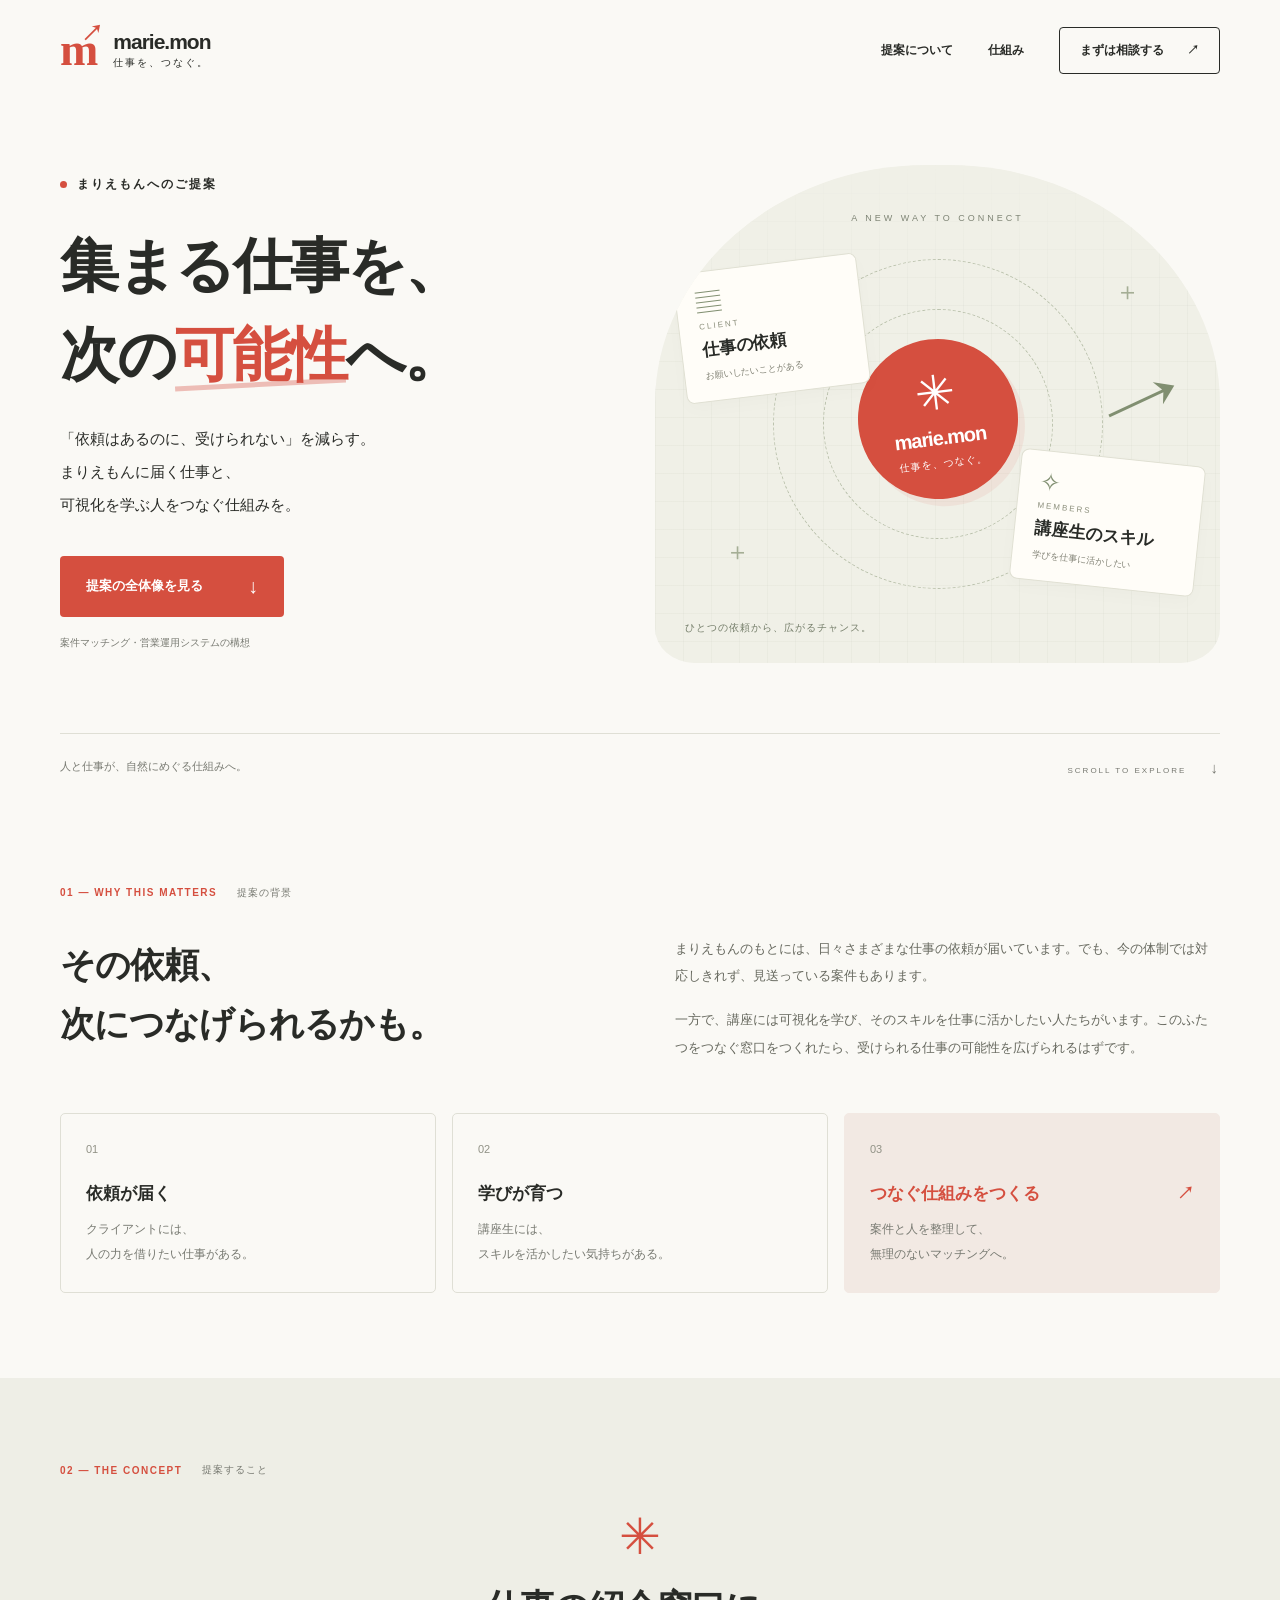
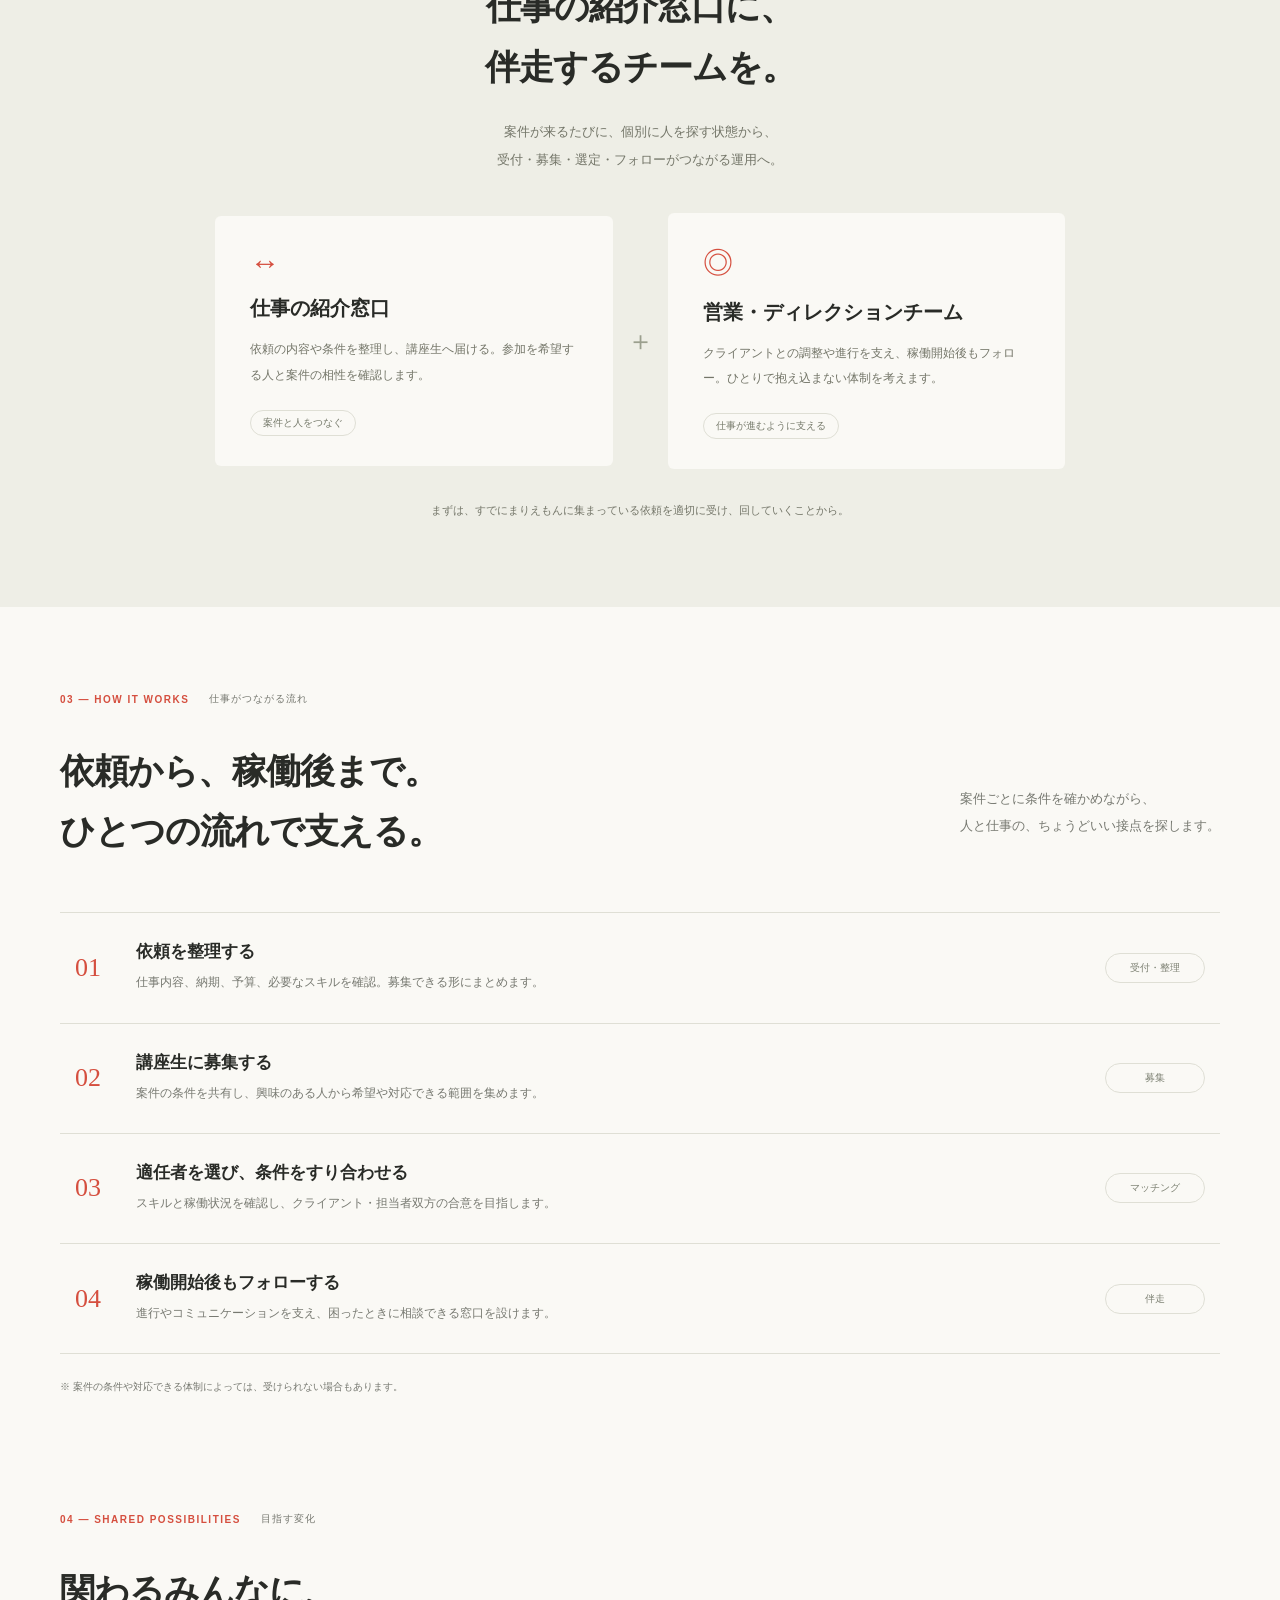
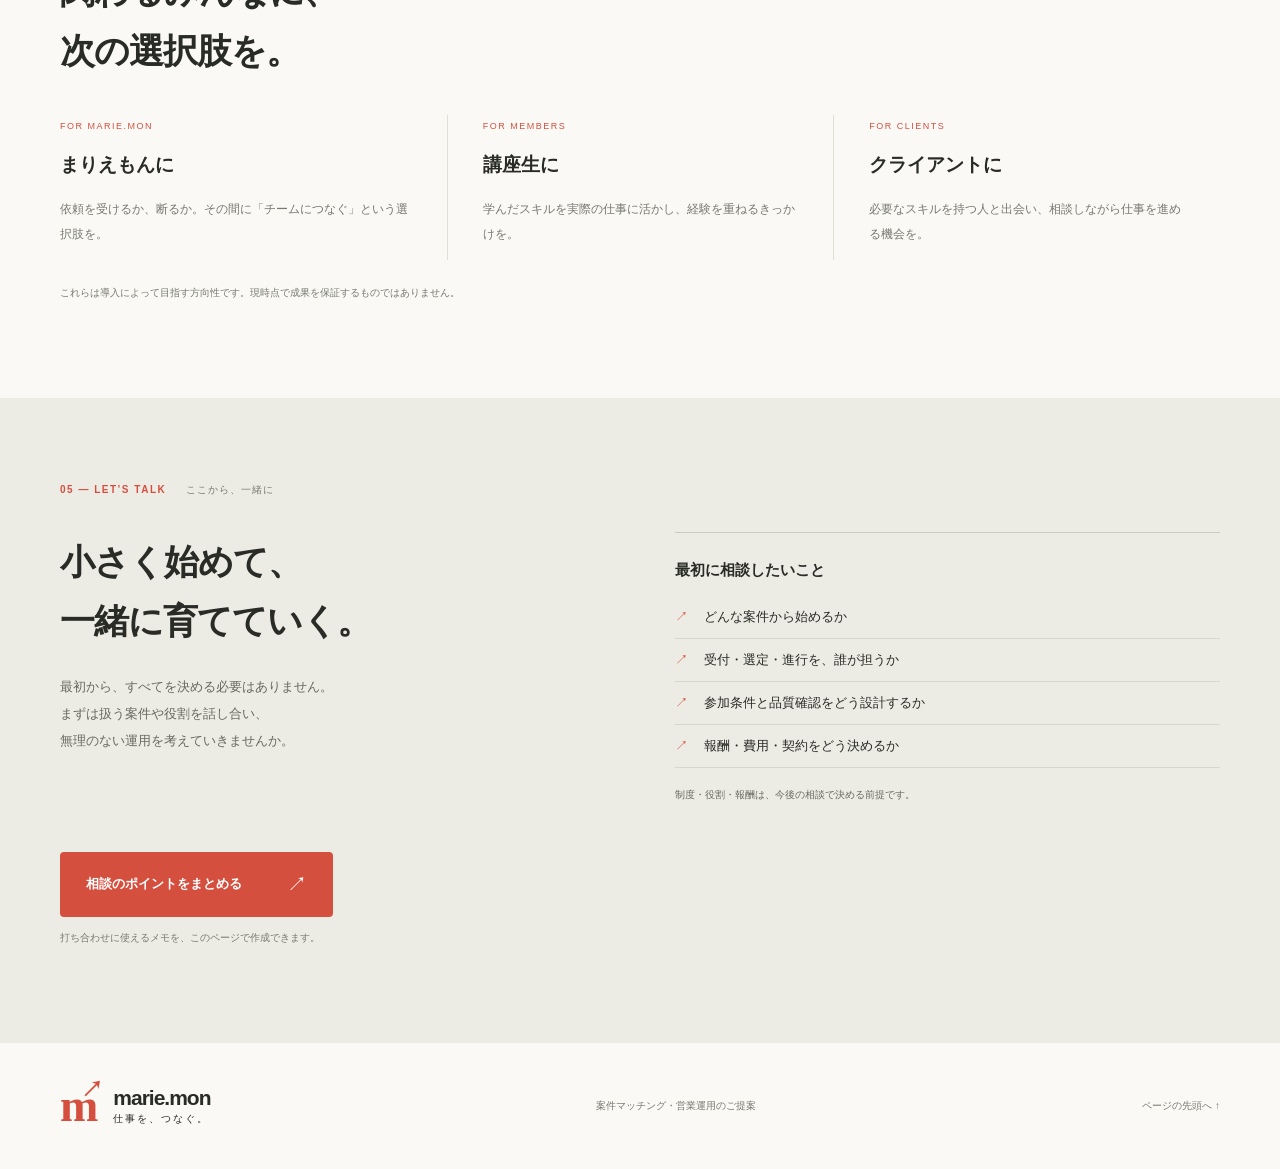
==== index.html @ e3865ebd "Create Japanese project matching proposal landing page" ====
<!doctype html>
<html lang="ja">
<head><meta charset="UTF-8"><meta name="viewport" content="width=device-width, initial-scale=1"><meta name="description" content="まりえもんに集まる仕事と、可視化を学ぶ講座生をつなぐ。案件マッチング・営業運用の仕組みのご提案。"><title>仕事を、つなぐ。｜まりえもん 案件マッチングのご提案</title><link rel="stylesheet" href="style.css"></head>
<body>
<header class="header"><a class="brand" href="#"><span class="brand-icon">m<span>↗</span></span><span>marie.mon <small>仕事を、つなぐ。</small></span></a><nav aria-label="メインナビゲーション"><a href="#concept">提案について</a><a href="#flow">仕組み</a><a class="nav-cta" href="#discussion">まずは相談する <span>↗</span></a></nav></header>
<main>
<section class="hero"><div class="hero-copy"><p class="eyebrow"><span></span> まりえもんへのご提案</p><h1>集まる仕事を、<br>次の<span class="accent">可能性</span>へ。</h1><p class="hero-lead">「依頼はあるのに、受けられない」を減らす。<br>まりえもんに届く仕事と、<br>可視化を学ぶ人をつなぐ仕組みを。</p><a class="button" href="#concept">提案の全体像を見る <span>↓</span></a><p class="hero-note">案件マッチング・営業運用システムの構想</p></div><div class="hero-art" role="img" aria-label="まりえもんを中心に、クライアントの依頼と講座生のスキルがつながるイメージ"><div class="art-grid"></div><span class="art-label">A NEW WAY TO CONNECT</span><div class="orbit orbit-one"></div><div class="orbit orbit-two"></div><div class="art-node client"><span class="mini-icon">▤</span><small>CLIENT</small><strong>仕事の依頼</strong><span class="node-foot">お願いしたいことがある</span></div><div class="art-center"><span class="center-flower">✳</span><strong>marie.mon</strong><span>仕事を、つなぐ。</span></div><div class="art-node student"><span class="mini-icon">✧</span><small>MEMBERS</small><strong>講座生のスキル</strong><span class="node-foot">学びを仕事に活かしたい</span></div><span class="art-plus plus-one">＋</span><span class="art-plus plus-two">＋</span><span class="art-caption">ひとつの依頼から、広がるチャンス。</span><span class="art-arrow">↗</span></div><div class="hero-bottom"><span>人と仕事が、自然にめぐる仕組みへ。</span><a href="#concept">SCROLL TO EXPLORE <span>↓</span></a></div></section>
<section id="concept" class="section concept"><div class="section-label">01 — WHY THIS MATTERS <span>提案の背景</span></div><div class="split"><h2>その依頼、<br>次につなげられるかも。</h2><div><p>まりえもんのもとには、日々さまざまな仕事の依頼が届いています。でも、今の体制では対応しきれず、見送っている案件もあります。</p><p>一方で、講座には可視化を学び、そのスキルを仕事に活かしたい人たちがいます。このふたつをつなぐ窓口をつくれたら、受けられる仕事の可能性を広げられるはずです。</p></div></div><div class="problem-cards"><article><span class="card-number">01</span><h3>依頼が届く</h3><p>クライアントには、<br>人の力を借りたい仕事がある。</p></article><article><span class="card-number">02</span><h3>学びが育つ</h3><p>講座生には、<br>スキルを活かしたい気持ちがある。</p></article><article class="highlight"><span class="card-number">03</span><h3>つなぐ仕組みをつくる <span>↗</span></h3><p>案件と人を整理して、<br>無理のないマッチングへ。</p></article></div></section>
<section class="idea section"><div class="section-label">02 — THE CONCEPT <span>提案すること</span></div><div class="idea-heading"><span class="asterisk">✳</span><h2>仕事の紹介窓口に、<br>伴走するチームを。</h2><p>案件が来るたびに、個別に人を探す状態から、<br>受付・募集・選定・フォローがつながる運用へ。</p></div><div class="role-grid"><article><span class="role-icon">↔</span><h3>仕事の紹介窓口</h3><p>依頼の内容や条件を整理し、講座生へ届ける。参加を希望する人と案件の相性を確認します。</p><span class="tag">案件と人をつなぐ</span></article><span class="role-plus">＋</span><article><span class="role-icon">◎</span><h3>営業・ディレクションチーム</h3><p>クライアントとの調整や進行を支え、稼働開始後もフォロー。ひとりで抱え込まない体制を考えます。</p><span class="tag">仕事が進むように支える</span></article></div><p class="idea-note">まずは、すでにまりえもんに集まっている依頼を適切に受け、回していくことから。</p></section>
<section id="flow" class="section flow"><div class="section-label">03 — HOW IT WORKS <span>仕事がつながる流れ</span></div><div class="section-top"><h2>依頼から、稼働後まで。<br>ひとつの流れで支える。</h2><p>案件ごとに条件を確かめながら、<br>人と仕事の、ちょうどいい接点を探します。</p></div><div class="steps"><article><span class="step-number">01</span><div><h3>依頼を整理する</h3><p>仕事内容、納期、予算、必要なスキルを確認。募集できる形にまとめます。</p></div><span class="step-label">受付・整理</span></article><article><span class="step-number">02</span><div><h3>講座生に募集する</h3><p>案件の条件を共有し、興味のある人から希望や対応できる範囲を集めます。</p></div><span class="step-label">募集</span></article><article><span class="step-number">03</span><div><h3>適任者を選び、条件をすり合わせる</h3><p>スキルと稼働状況を確認し、クライアント・担当者双方の合意を目指します。</p></div><span class="step-label">マッチング</span></article><article><span class="step-number">04</span><div><h3>稼働開始後もフォローする</h3><p>進行やコミュニケーションを支え、困ったときに相談できる窓口を設けます。</p></div><span class="step-label">伴走</span></article></div><p class="flow-note">※ 案件の条件や対応できる体制によっては、受けられない場合もあります。</p></section>
<section class="section benefits"><div class="section-label">04 — SHARED POSSIBILITIES <span>目指す変化</span></div><h2>関わるみんなに、<br>次の選択肢を。</h2><div class="benefit-grid"><article><span>FOR MARIE.MON</span><h3>まりえもんに</h3><p>依頼を受けるか、断るか。その間に「チームにつなぐ」という選択肢を。</p></article><article><span>FOR MEMBERS</span><h3>講座生に</h3><p>学んだスキルを実際の仕事に活かし、経験を重ねるきっかけを。</p></article><article><span>FOR CLIENTS</span><h3>クライアントに</h3><p>必要なスキルを持つ人と出会い、相談しながら仕事を進める機会を。</p></article></div><p class="small-note">これらは導入によって目指す方向性です。現時点で成果を保証するものではありません。</p></section>
<section id="discussion" class="discussion section"><div class="section-label">05 — LET’S TALK <span>ここから、一緒に</span></div><div class="split"><div><h2>小さく始めて、<br>一緒に育てていく。</h2><p>最初から、すべてを決める必要はありません。<br>まずは扱う案件や役割を話し合い、<br>無理のない運用を考えていきませんか。</p></div><div class="discussion-list"><h3>最初に相談したいこと</h3><ul><li>どんな案件から始めるか</li><li>受付・選定・進行を、誰が担うか</li><li>参加条件と品質確認をどう設計するか</li><li>報酬・費用・契約をどう決めるか</li></ul><p>制度・役割・報酬は、今後の相談で決める前提です。</p></div></div><button class="button" id="consult-button">相談のポイントをまとめる <span>↗</span></button><p class="consult-note">打ち合わせに使えるメモを、このページで作成できます。</p></section>
</main><footer><a class="brand" href="#"><span class="brand-icon">m<span>↗</span></span><span>marie.mon <small>仕事を、つなぐ。</small></span></a><span>案件マッチング・営業運用のご提案</span><a href="#">ページの先頭へ ↑</a></footer>
<dialog id="consult-dialog"><form method="dialog"><button class="close" aria-label="閉じる">×</button></form><p class="eyebrow">LET’S START SMALL</p><h2>はじめの相談メモ</h2><p>打ち合わせで話したいことを書き留めてください。入力内容は送信されません。</p><label for="memo">相談したい案件や、気になること</label><textarea id="memo" rows="5" placeholder="例：まずは資料の可視化案件から始めたい。進行を担当する人の役割を相談したい。"></textarea><button class="button" id="download-memo">相談メモを保存する <span>↓</span></button><p id="memo-status" role="status"></p></dialog><script src="script.js"></script>
</body></html>
---- style.css ----
:root{--paper:#faf9f5;--ink:#292b27;--red:#d54f3f;--line:#dfdfd5;--muted:#777971}*{box-sizing:border-box}html{scroll-behavior:smooth;scroll-padding-top:90px}body{margin:0;background:var(--paper);color:var(--ink);font-family:'Noto Sans JP',sans-serif;-webkit-font-smoothing:antialiased}a{color:inherit;text-decoration:none}button,textarea{font:inherit}button,a{-webkit-tap-highlight-color:transparent}a:focus-visible,button:focus-visible,textarea:focus-visible{outline:3px solid var(--red);outline-offset:5px}.header{height:100px;max-width:1320px;margin:auto;padding:0 60px;display:flex;align-items:center;justify-content:space-between}.brand{display:flex;align-items:center;gap:12px;font-size:21px;font-weight:800;letter-spacing:-1px}.brand small{display:block;font-size:10px;font-weight:500;letter-spacing:2px;margin-top:2px}.brand-icon{position:relative;font-family:Georgia,serif;font-weight:bold;font-size:46px;line-height:1;color:var(--red);letter-spacing:-7px;padding-right:10px}.brand-icon span{position:absolute;font-family:sans-serif;font-size:22px;right:-2px;top:-4px;letter-spacing:0}.header nav{display:flex;gap:35px;align-items:center;font-size:12px;font-weight:600}.nav-cta{padding:14px 20px;border:1px solid var(--ink);border-radius:4px}.nav-cta span{margin-left:20px}.hero{max-width:1320px;margin:auto;padding:60px 60px 0;display:grid;grid-template-columns:1fr 1fr;gap:30px}.eyebrow{font-size:12px;font-weight:600;letter-spacing:2px;display:flex;align-items:center;gap:10px}.eyebrow>span{width:7px;height:7px;background:var(--red);border-radius:50%}h1{font-size:clamp(38px,4.6vw,65px);line-height:1.5;letter-spacing:-2px;margin:25px 0 23px;font-weight:800}.accent{color:var(--red);position:relative}.accent:after{content:'';position:absolute;bottom:0;left:0;right:0;height:5px;background:var(--red);transform:rotate(-3deg);opacity:.35}.hero-lead{font-size:15px;line-height:2.2;font-weight:500}.button{display:inline-flex;align-items:center;justify-content:space-between;gap:45px;background:var(--red);color:white;border:0;border-radius:4px;padding:19px 26px;font-size:13px;font-weight:600;cursor:pointer;transition:background .2s,transform .2s}.button:hover{background:#b94234;transform:translateY(-2px)}.hero .button{margin-top:20px}.button span{font-size:20px;font-weight:400}.hero-note{font-size:10px;color:var(--muted);margin-top:15px}.hero-art{position:relative;min-height:480px;background:#f0f0e7;border-radius:48% 48% 7% 7%;overflow:hidden;margin-top:5px}.art-grid{position:absolute;inset:0;background-image:linear-gradient(#dddfd450 1px,transparent 1px),linear-gradient(90deg,#dddfd450 1px,transparent 1px);background-size:28px 28px;mask-image:linear-gradient(transparent,#000 30%)}.art-label{position:absolute;top:48px;left:0;right:0;text-align:center;font-size:9px;letter-spacing:3px;color:#7e8475}.orbit{position:absolute;border:1px dashed #bbc2ad;border-radius:50%;width:330px;height:330px;left:50%;top:52%;transform:translate(-50%,-50%)}.orbit-two{width:230px;height:230px}.art-center{position:absolute;left:50%;top:51%;transform:translate(-50%,-50%) rotate(-7deg);background:var(--red);color:#fff;width:160px;height:160px;border-radius:50%;display:flex;align-items:center;justify-content:center;flex-direction:column;box-shadow:6px 8px 0 #d54f3f15;z-index:2}.center-flower{font-size:48px;line-height:1.1;font-weight:400}.art-center strong{font-size:20px;letter-spacing:-1px;margin-top:7px}.art-center>span:last-child{font-size:10px;margin-top:7px;letter-spacing:1px}.art-node{position:absolute;background:#fffdf8;border:1px solid #e0e0d3;border-radius:8px;padding:18px 20px;z-index:3;width:185px;box-shadow:0 6px 18px #33330a05}.client{top:98px;left:24px;transform:rotate(-7deg)}.student{bottom:75px;right:20px;transform:rotate(6deg)}.art-node small{display:block;font-size:8px;letter-spacing:2px;color:#8b8e7b;margin:7px 0}.art-node strong{font-size:17px}.node-foot{display:block;font-size:9px;color:#808174;margin-top:9px}.mini-icon{font-size:25px;color:#818f71;line-height:1}.art-plus{position:absolute;font-size:25px;font-weight:300;color:#a5ae95}.plus-one{top:110px;right:80px}.plus-two{bottom:95px;left:70px}.art-caption{position:absolute;bottom:28px;left:30px;font-size:10px;color:#737c68;letter-spacing:1px}.art-arrow{position:absolute;top:185px;right:40px;font-size:80px;color:#818f71;transform:rotate(20deg)}.hero-bottom{grid-column:1/-1;border-top:1px solid var(--line);display:flex;justify-content:space-between;padding:25px 0;margin-top:40px;font-size:11px;color:var(--muted)}.hero-bottom a{font-size:8px;letter-spacing:2px}.hero-bottom a span{margin-left:20px;font-size:15px}.section{padding:85px 60px;max-width:1320px;margin:auto}.section-label{display:flex;gap:20px;align-items:center;font-size:10px;letter-spacing:1.5px;color:var(--red);font-weight:700;margin-bottom:35px}.section-label span{color:var(--muted);font-size:10px;letter-spacing:1px;font-weight:400}h2{font-size:35px;line-height:1.7;letter-spacing:-1px;margin:0 0 22px;font-weight:700}p{font-size:13px;line-height:2.1}.split{display:grid;grid-template-columns:1fr 1fr;gap:70px}.split p{margin:0 0 17px;color:#67695f}.problem-cards{display:grid;grid-template-columns:repeat(3,1fr);gap:16px;margin-top:35px}.problem-cards article{border:1px solid var(--line);border-radius:5px;padding:25px}.card-number{font-size:11px;color:#919286}.problem-cards h3{font-size:17px;margin:25px 0 12px}.problem-cards p{font-size:12px;color:var(--muted);margin:0}.problem-cards .highlight{background:#f2e9e3;border-color:#f2e9e3}.highlight h3{color:var(--red)}.highlight h3 span{float:right}.idea{background:#eeeeE6;max-width:none;padding-left:max(60px,calc((100vw - 1200px)/2));padding-right:max(60px,calc((100vw - 1200px)/2))}.idea-heading{text-align:center}.asterisk{color:var(--red);font-size:50px;line-height:1}.idea-heading h2{margin-top:15px}.idea-heading p{color:#747669}.role-grid{display:grid;grid-template-columns:1fr 55px 1fr;max-width:850px;margin:40px auto 0;align-items:center}.role-grid article{background:var(--paper);padding:30px 35px;border-radius:6px}.role-icon{font-size:30px;color:var(--red)}.role-grid h3{font-size:20px;margin:15px 0}.role-grid p{color:#747669;font-size:12px}.tag{display:inline-block;border:1px solid var(--line);padding:5px 12px;border-radius:20px;font-size:10px;margin-top:10px;color:#767a6b}.role-plus{text-align:center;font-size:27px;color:#9b9f8e}.idea-note{text-align:center;font-size:11px;color:#747669;margin:30px 0 0}.section-top{display:flex;justify-content:space-between;align-items:center}.section-top p{color:var(--muted)}.steps{border-top:1px solid var(--line);margin-top:30px}.steps article{display:flex;gap:35px;align-items:center;border-bottom:1px solid var(--line);padding:27px 15px}.step-number{font-size:26px;font-family:Georgia,serif;color:var(--red)}.steps h3{font-size:17px;margin:0 0 7px}.steps p{font-size:12px;color:var(--muted);margin:0}.step-label{margin-left:auto;min-width:100px;text-align:center;border:1px solid var(--line);border-radius:30px;padding:7px 15px;font-size:10px;color:#7d8173}.flow-note,.small-note{font-size:10px;color:var(--muted);margin-top:22px}.benefits{padding-top:20px}.benefit-grid{display:grid;grid-template-columns:repeat(3,1fr);margin-top:35px}.benefit-grid article{padding:0 35px;border-left:1px solid var(--line)}.benefit-grid article:first-child{padding-left:0;border:0}.benefit-grid article>span{font-size:9px;letter-spacing:1.5px;color:var(--red)}.benefit-grid h3{font-size:19px}.benefit-grid p{color:var(--muted);font-size:12px}.discussion{background:#edece4;max-width:none;padding-left:max(60px,calc((100vw - 1200px)/2));padding-right:max(60px,calc((100vw - 1200px)/2))}.discussion-list{border-top:1px solid #c9ccbE;padding-top:13px}.discussion-list h3{font-size:15px}.discussion-list ul{padding:0;list-style:none}.discussion-list li{padding:12px 0;border-bottom:1px solid #d6d8cc;font-size:13px}.discussion-list li:before{content:'↗';color:var(--red);margin-right:16px}.discussion-list p{font-size:10px;margin-top:15px}.discussion>.button{margin-top:30px}.consult-note{font-size:10px;color:var(--muted)}footer{max-width:1320px;margin:auto;padding:40px 60px;display:flex;justify-content:space-between;align-items:center;gap:20px}footer>span,footer>a:last-child{font-size:10px;color:var(--muted)}dialog{border:1px solid var(--line);border-radius:12px;padding:40px;max-width:550px;width:calc(100% - 32px);background:var(--paper);color:var(--ink)}dialog::backdrop{background:#292b2770;backdrop-filter:blur(4px)}dialog h2{font-size:26px}dialog p{font-size:12px;color:var(--muted)}.close{position:absolute;right:15px;top:10px;background:none;border:0;font-size:28px;cursor:pointer}dialog label{display:block;font-size:12px;margin:20px 0 10px}textarea{width:100%;border:1px solid var(--line);border-radius:4px;padding:12px;font-size:13px;line-height:1.8;resize:vertical;background:white}dialog>.button{margin-top:15px;font-size:12px}#memo-status{margin-bottom:0}@media(min-width:1500px){.hero-art{min-height:500px}}@media(max-width:900px){.header{padding:0 30px}.hero{padding:35px 30px 0;gap:20px}h1{font-size:43px}.hero-art{min-height:440px}.art-node{width:155px;padding:15px}.client{left:10px}.student{right:10px}.art-center{width:135px;height:135px}.art-arrow{right:10px}.section{padding:65px 30px}.split{gap:35px}h2{font-size:29px}.problem-cards article{padding:20px}.problem-cards h3{font-size:15px}.role-grid article{padding:25px}.section-top p{font-size:11px}footer{padding:30px}}@media(max-width:640px){html{scroll-padding-top:20px}.header{height:80px;padding:0 22px}.brand{font-size:18px}.brand-icon{font-size:38px}.brand small{font-size:8px}.header nav{gap:0}.header nav>a:not(.nav-cta){display:none}.nav-cta{font-size:10px;padding:10px 12px}.nav-cta span{margin-left:10px}.hero{display:flex;flex-direction:column;padding:25px 22px 0;gap:20px}.eyebrow{font-size:10px}h1{font-size:42px;line-height:1.5;margin:24px 0 20px;letter-spacing:-1.8px}.hero-lead{font-size:13px}.hero .button{margin-top:14px}.button{padding:16px 22px;font-size:12px}.hero-art{min-height:375px;width:100%;max-width:440px;align-self:center;margin-top:12px}.art-label{top:30px;font-size:8px}.client{top:75px;left:15px}.student{bottom:57px;right:15px}.art-node{width:150px;padding:12px 15px}.art-node strong{font-size:14px}.node-foot{font-size:8px}.art-center{top:51%;width:125px;height:125px}.art-center strong{font-size:17px}.center-flower{font-size:36px}.orbit{width:280px;height:280px}.orbit-two{width:190px;height:190px}.art-arrow{font-size:60px;top:135px;right:27px}.plus-one{top:80px;right:60px}.plus-two{bottom:70px;left:45px}.art-caption{bottom:20px;font-size:8px}.hero-bottom{margin-top:10px;padding:20px 0;gap:10px}.hero-bottom>span{font-size:9px}.hero-bottom a{font-size:7px;letter-spacing:1px}.hero-bottom a span{margin-left:6px}.section{padding:55px 22px}.section-label{font-size:8px;gap:12px;margin-bottom:25px}.section-label span{font-size:9px}h2{font-size:27px;line-height:1.65}.split{grid-template-columns:1fr;gap:10px}.split p{font-size:12px}.problem-cards{grid-template-columns:1fr;gap:10px;margin-top:20px}.problem-cards article{position:relative;padding:20px 20px 20px 52px}.card-number{position:absolute;top:23px;left:20px}.problem-cards h3{margin:0 0 9px}.problem-cards p br{display:none}.problem-cards p{font-size:11px}.asterisk{font-size:40px}.idea-heading p{font-size:11px}.role-grid{grid-template-columns:1fr;margin-top:28px;gap:14px}.role-grid article{padding:24px}.role-grid h3{font-size:18px}.role-grid p{font-size:12px}.role-plus{font-size:23px}.idea-note{font-size:10px;text-align:left}.section-top{display:block}.section-top p{font-size:12px}.steps{margin-top:25px}.steps article{gap:20px;padding:23px 0;align-items:flex-start;position:relative}.step-number{font-size:23px;padding-top:2px}.steps h3{font-size:14px;padding-right:4px}.steps p{font-size:11px;line-height:1.9}.step-label{display:none}.flow-note,.small-note{font-size:9px}.benefits{padding-top:0}.benefit-grid{grid-template-columns:1fr;gap:24px;margin-top:25px}.benefit-grid article,.benefit-grid article:first-child{border-left:2px solid #dcded1;padding:0 0 0 20px}.benefit-grid h3{margin:10px 0;font-size:17px}.benefit-grid p{margin:0}.discussion-list{margin-top:20px}.discussion>.button{margin-top:20px}footer{padding:30px 22px;flex-wrap:wrap}footer>span{order:3;width:100%;font-size:9px}footer>a:last-child{font-size:9px}dialog{padding:30px 22px}dialog h2{font-size:23px}}@media(prefers-reduced-motion:reduce){html{scroll-behavior:auto}.button{transition:none}}
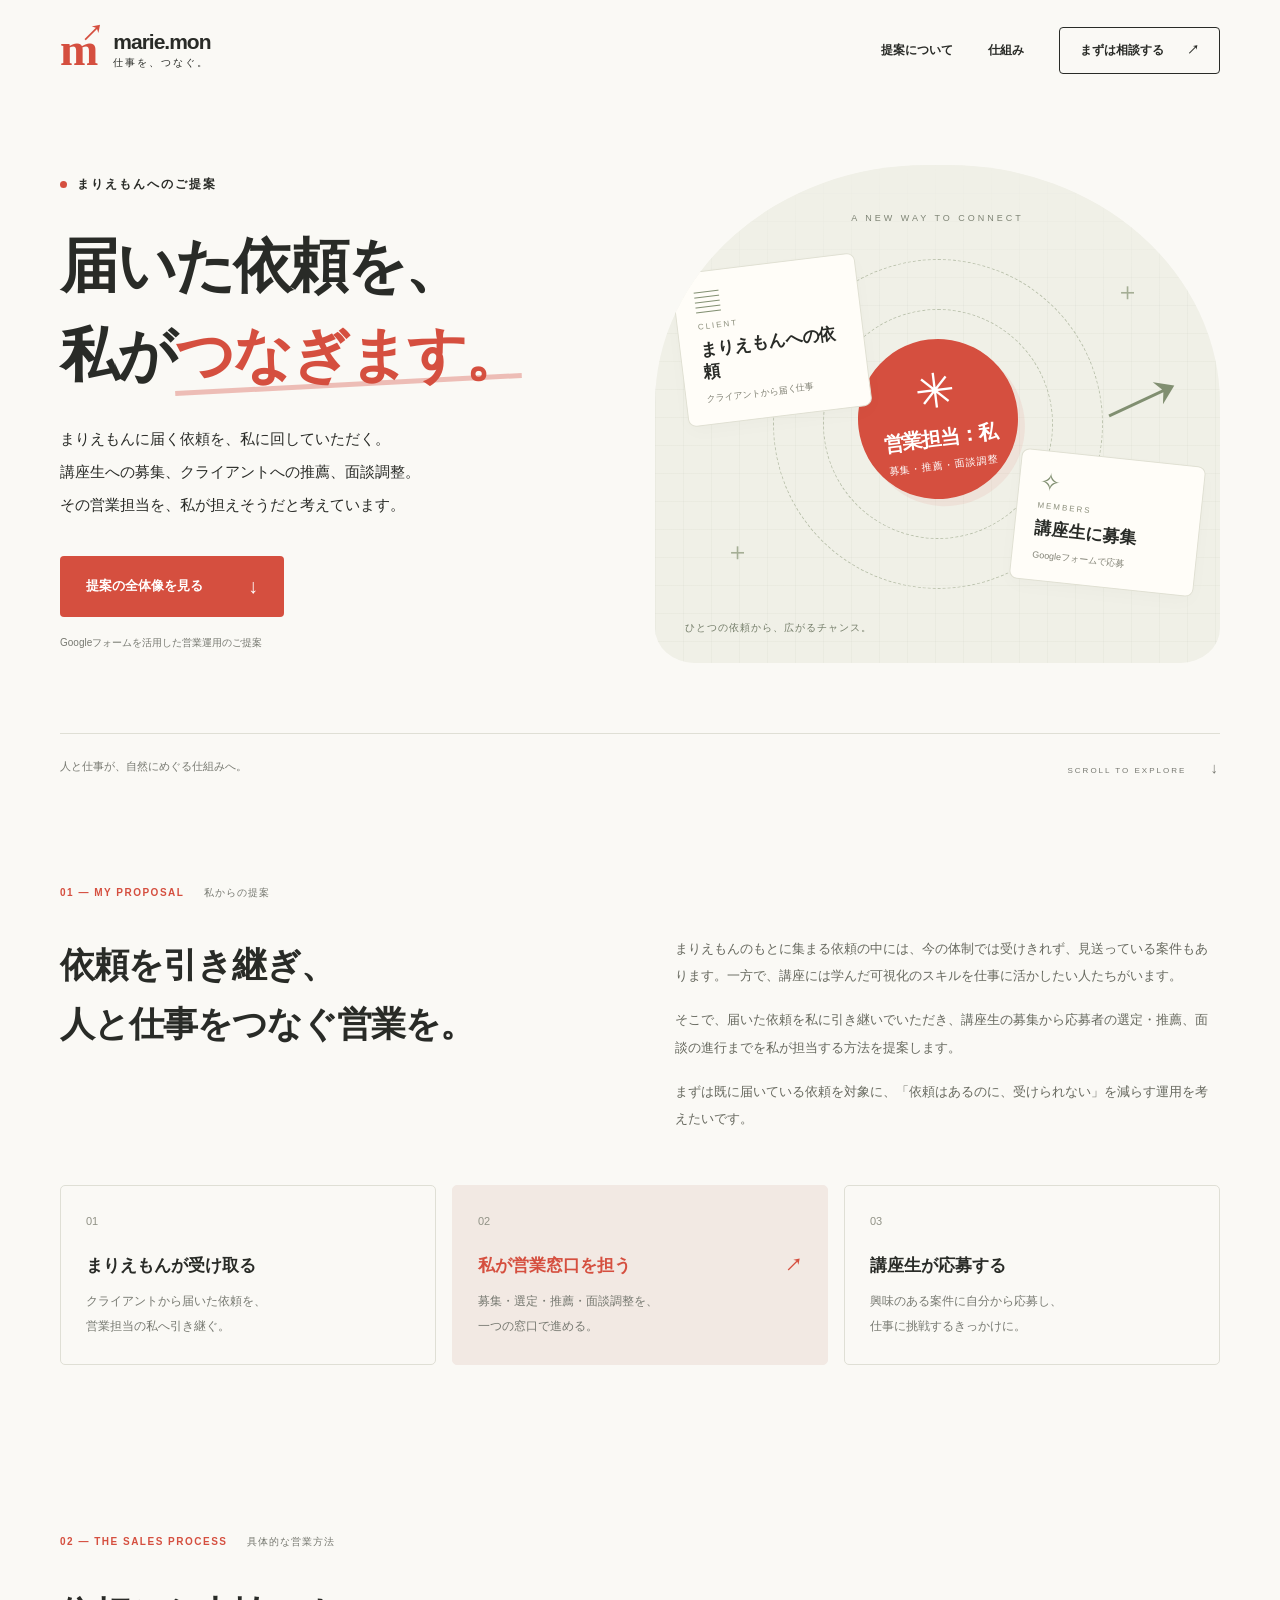
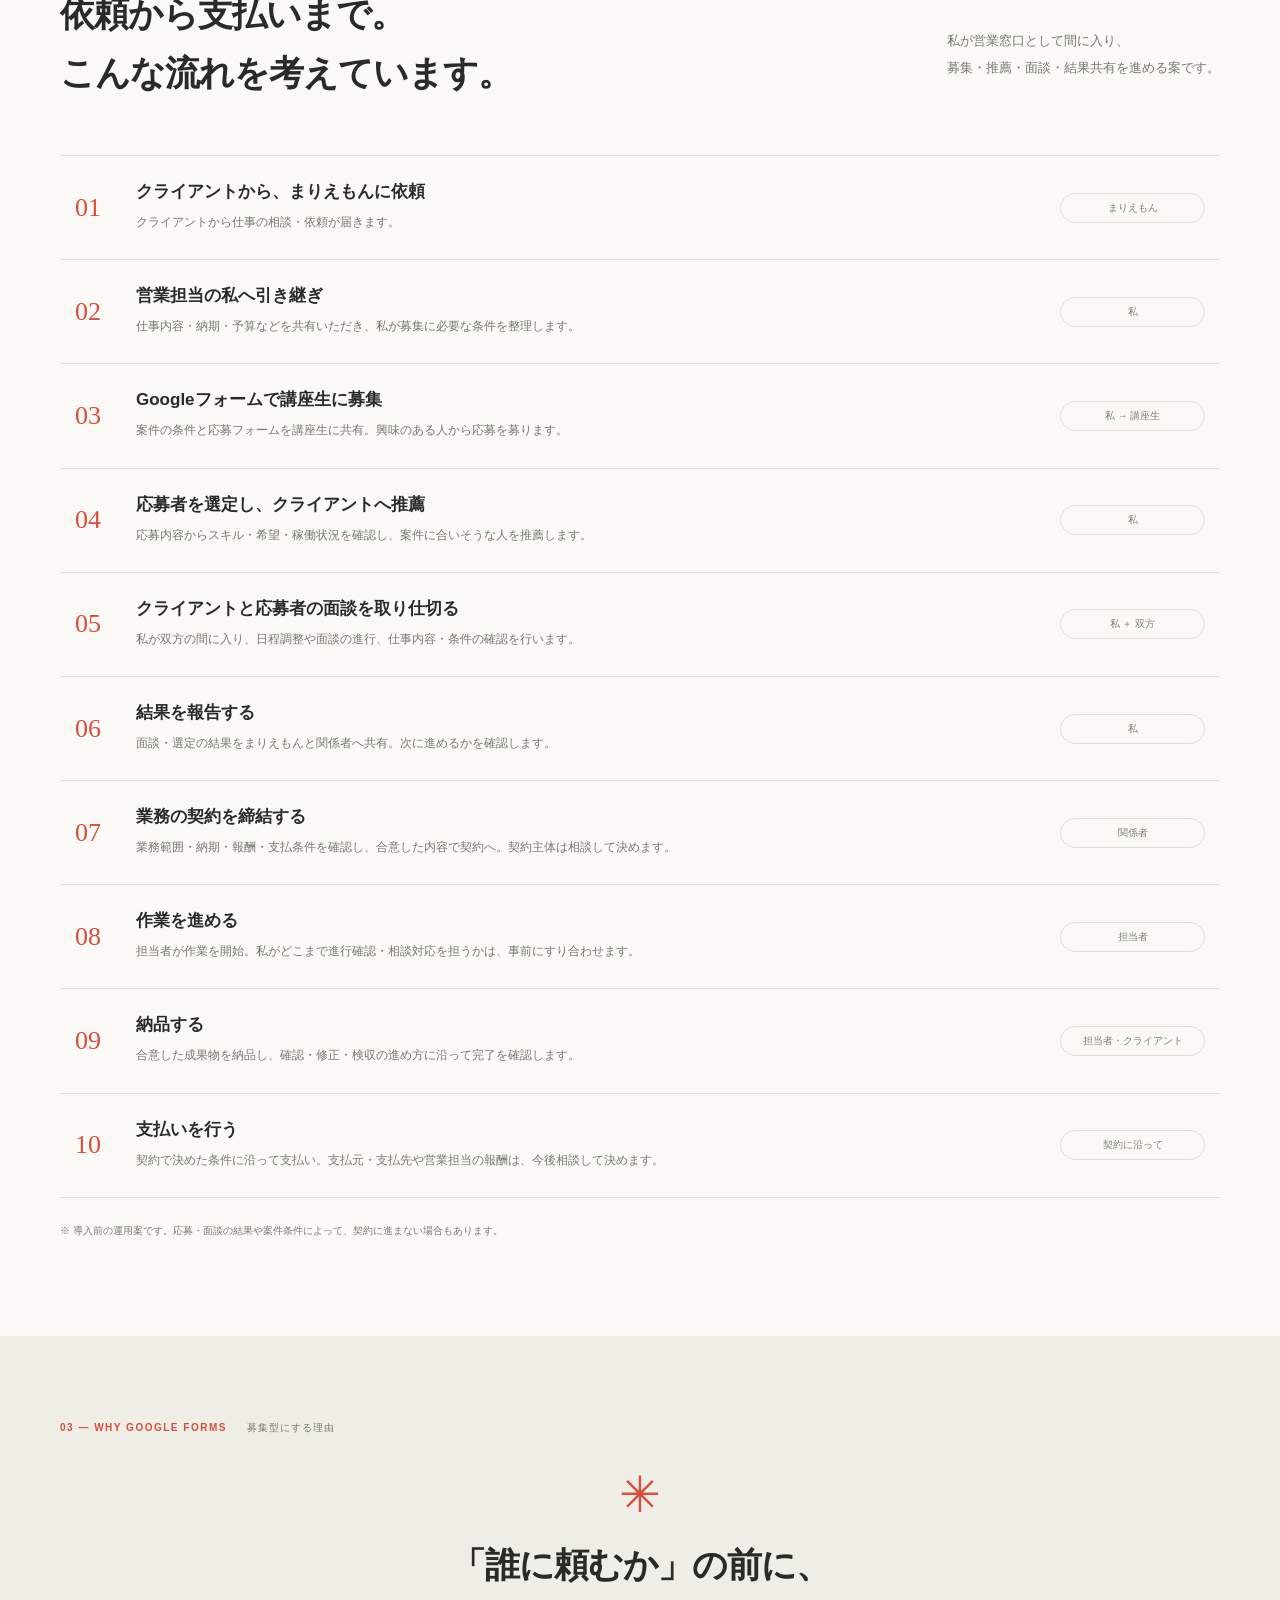
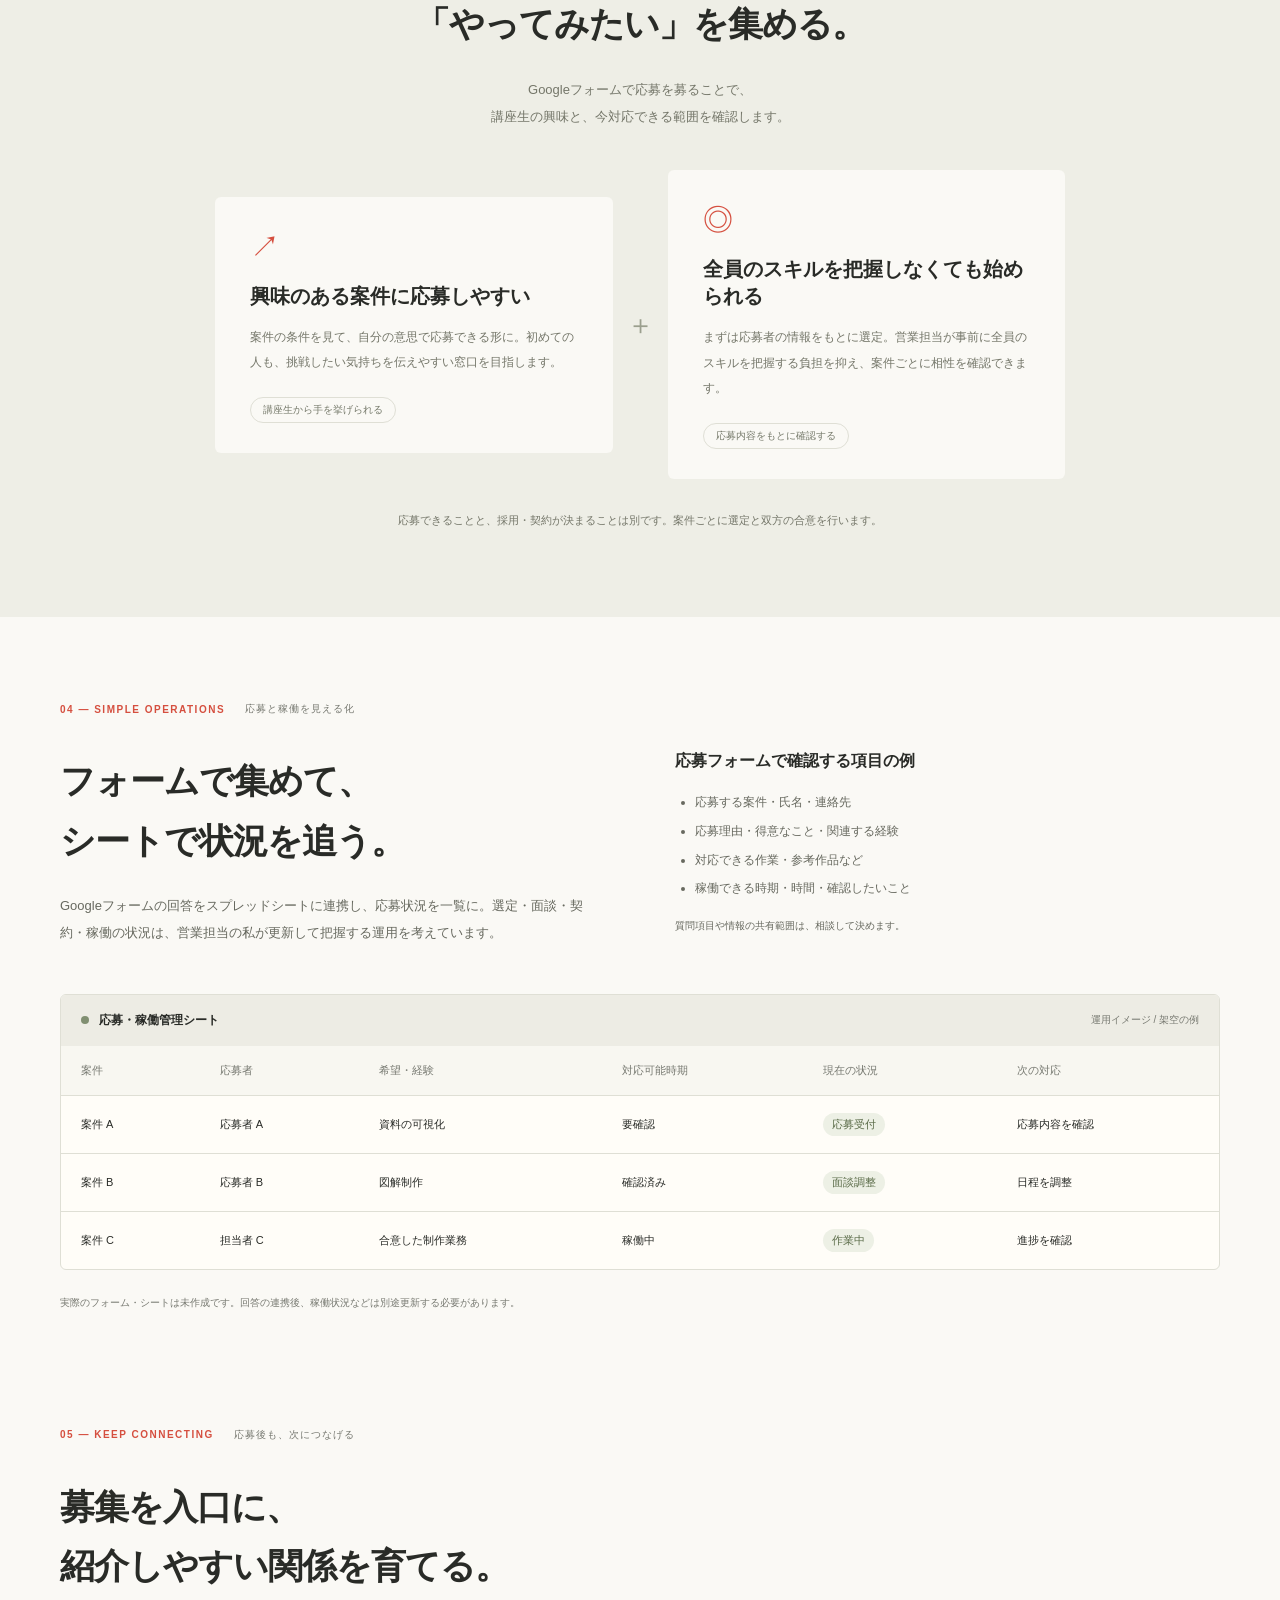
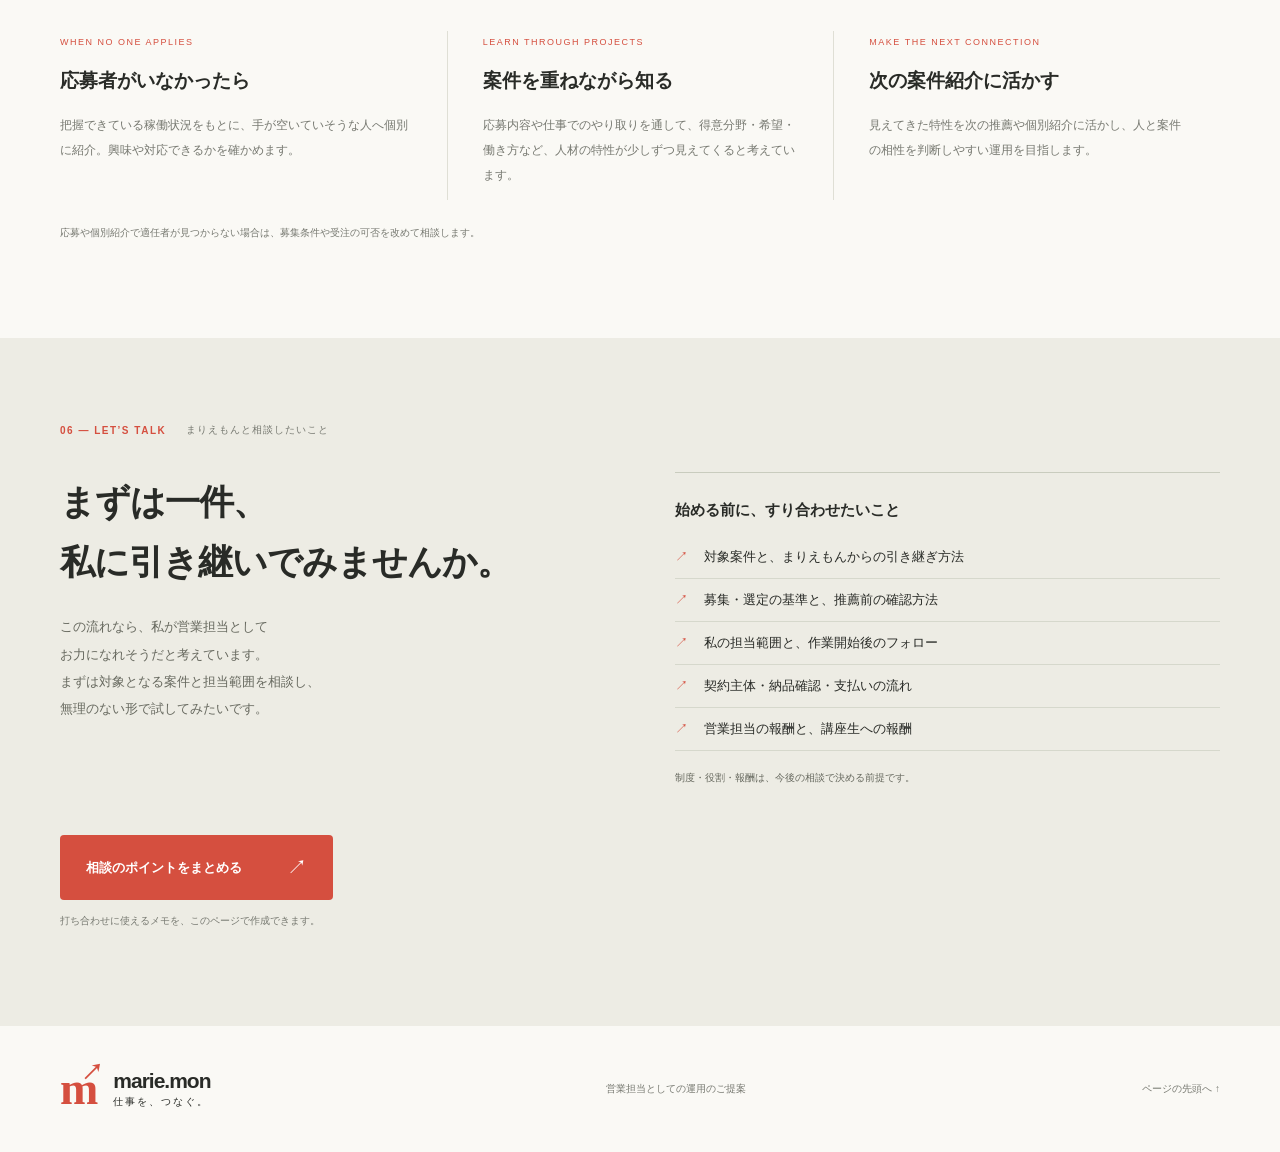
==== commit 305a3ce0: "Clarify personal sales role and ten-stage Google Forms workflow" ====
--- a/index.html
+++ b/index.html
@@ -1,15 +1,17 @@
 <!doctype html>
 <html lang="ja">
-<head><meta charset="UTF-8"><meta name="viewport" content="width=device-width, initial-scale=1"><meta name="description" content="まりえもんに集まる仕事と、可視化を学ぶ講座生をつなぐ。案件マッチング・営業運用の仕組みのご提案。"><title>仕事を、つなぐ。｜まりえもん 案件マッチングのご提案</title><link rel="stylesheet" href="style.css"></head>
+<head><meta charset="UTF-8"><meta name="viewport" content="width=device-width, initial-scale=1"><meta name="description" content="まりえもんに集まる仕事と、可視化を学ぶ講座生をつなぐ。営業担当として募集・推薦・面談調整を担う、具体的な営業運用のご提案。"><title>仕事を、つなぐ。｜まりえもん 案件マッチングのご提案</title><link rel="stylesheet" href="style.css"></head>
 <body>
 <header class="header"><a class="brand" href="#"><span class="brand-icon">m<span>↗</span></span><span>marie.mon <small>仕事を、つなぐ。</small></span></a><nav aria-label="メインナビゲーション"><a href="#concept">提案について</a><a href="#flow">仕組み</a><a class="nav-cta" href="#discussion">まずは相談する <span>↗</span></a></nav></header>
 <main>
-<section class="hero"><div class="hero-copy"><p class="eyebrow"><span></span> まりえもんへのご提案</p><h1>集まる仕事を、<br>次の<span class="accent">可能性</span>へ。</h1><p class="hero-lead">「依頼はあるのに、受けられない」を減らす。<br>まりえもんに届く仕事と、<br>可視化を学ぶ人をつなぐ仕組みを。</p><a class="button" href="#concept">提案の全体像を見る <span>↓</span></a><p class="hero-note">案件マッチング・営業運用システムの構想</p></div><div class="hero-art" role="img" aria-label="まりえもんを中心に、クライアントの依頼と講座生のスキルがつながるイメージ"><div class="art-grid"></div><span class="art-label">A NEW WAY TO CONNECT</span><div class="orbit orbit-one"></div><div class="orbit orbit-two"></div><div class="art-node client"><span class="mini-icon">▤</span><small>CLIENT</small><strong>仕事の依頼</strong><span class="node-foot">お願いしたいことがある</span></div><div class="art-center"><span class="center-flower">✳</span><strong>marie.mon</strong><span>仕事を、つなぐ。</span></div><div class="art-node student"><span class="mini-icon">✧</span><small>MEMBERS</small><strong>講座生のスキル</strong><span class="node-foot">学びを仕事に活かしたい</span></div><span class="art-plus plus-one">＋</span><span class="art-plus plus-two">＋</span><span class="art-caption">ひとつの依頼から、広がるチャンス。</span><span class="art-arrow">↗</span></div><div class="hero-bottom"><span>人と仕事が、自然にめぐる仕組みへ。</span><a href="#concept">SCROLL TO EXPLORE <span>↓</span></a></div></section>
-<section id="concept" class="section concept"><div class="section-label">01 — WHY THIS MATTERS <span>提案の背景</span></div><div class="split"><h2>その依頼、<br>次につなげられるかも。</h2><div><p>まりえもんのもとには、日々さまざまな仕事の依頼が届いています。でも、今の体制では対応しきれず、見送っている案件もあります。</p><p>一方で、講座には可視化を学び、そのスキルを仕事に活かしたい人たちがいます。このふたつをつなぐ窓口をつくれたら、受けられる仕事の可能性を広げられるはずです。</p></div></div><div class="problem-cards"><article><span class="card-number">01</span><h3>依頼が届く</h3><p>クライアントには、<br>人の力を借りたい仕事がある。</p></article><article><span class="card-number">02</span><h3>学びが育つ</h3><p>講座生には、<br>スキルを活かしたい気持ちがある。</p></article><article class="highlight"><span class="card-number">03</span><h3>つなぐ仕組みをつくる <span>↗</span></h3><p>案件と人を整理して、<br>無理のないマッチングへ。</p></article></div></section>
-<section class="idea section"><div class="section-label">02 — THE CONCEPT <span>提案すること</span></div><div class="idea-heading"><span class="asterisk">✳</span><h2>仕事の紹介窓口に、<br>伴走するチームを。</h2><p>案件が来るたびに、個別に人を探す状態から、<br>受付・募集・選定・フォローがつながる運用へ。</p></div><div class="role-grid"><article><span class="role-icon">↔</span><h3>仕事の紹介窓口</h3><p>依頼の内容や条件を整理し、講座生へ届ける。参加を希望する人と案件の相性を確認します。</p><span class="tag">案件と人をつなぐ</span></article><span class="role-plus">＋</span><article><span class="role-icon">◎</span><h3>営業・ディレクションチーム</h3><p>クライアントとの調整や進行を支え、稼働開始後もフォロー。ひとりで抱え込まない体制を考えます。</p><span class="tag">仕事が進むように支える</span></article></div><p class="idea-note">まずは、すでにまりえもんに集まっている依頼を適切に受け、回していくことから。</p></section>
-<section id="flow" class="section flow"><div class="section-label">03 — HOW IT WORKS <span>仕事がつながる流れ</span></div><div class="section-top"><h2>依頼から、稼働後まで。<br>ひとつの流れで支える。</h2><p>案件ごとに条件を確かめながら、<br>人と仕事の、ちょうどいい接点を探します。</p></div><div class="steps"><article><span class="step-number">01</span><div><h3>依頼を整理する</h3><p>仕事内容、納期、予算、必要なスキルを確認。募集できる形にまとめます。</p></div><span class="step-label">受付・整理</span></article><article><span class="step-number">02</span><div><h3>講座生に募集する</h3><p>案件の条件を共有し、興味のある人から希望や対応できる範囲を集めます。</p></div><span class="step-label">募集</span></article><article><span class="step-number">03</span><div><h3>適任者を選び、条件をすり合わせる</h3><p>スキルと稼働状況を確認し、クライアント・担当者双方の合意を目指します。</p></div><span class="step-label">マッチング</span></article><article><span class="step-number">04</span><div><h3>稼働開始後もフォローする</h3><p>進行やコミュニケーションを支え、困ったときに相談できる窓口を設けます。</p></div><span class="step-label">伴走</span></article></div><p class="flow-note">※ 案件の条件や対応できる体制によっては、受けられない場合もあります。</p></section>
-<section class="section benefits"><div class="section-label">04 — SHARED POSSIBILITIES <span>目指す変化</span></div><h2>関わるみんなに、<br>次の選択肢を。</h2><div class="benefit-grid"><article><span>FOR MARIE.MON</span><h3>まりえもんに</h3><p>依頼を受けるか、断るか。その間に「チームにつなぐ」という選択肢を。</p></article><article><span>FOR MEMBERS</span><h3>講座生に</h3><p>学んだスキルを実際の仕事に活かし、経験を重ねるきっかけを。</p></article><article><span>FOR CLIENTS</span><h3>クライアントに</h3><p>必要なスキルを持つ人と出会い、相談しながら仕事を進める機会を。</p></article></div><p class="small-note">これらは導入によって目指す方向性です。現時点で成果を保証するものではありません。</p></section>
-<section id="discussion" class="discussion section"><div class="section-label">05 — LET’S TALK <span>ここから、一緒に</span></div><div class="split"><div><h2>小さく始めて、<br>一緒に育てていく。</h2><p>最初から、すべてを決める必要はありません。<br>まずは扱う案件や役割を話し合い、<br>無理のない運用を考えていきませんか。</p></div><div class="discussion-list"><h3>最初に相談したいこと</h3><ul><li>どんな案件から始めるか</li><li>受付・選定・進行を、誰が担うか</li><li>参加条件と品質確認をどう設計するか</li><li>報酬・費用・契約をどう決めるか</li></ul><p>制度・役割・報酬は、今後の相談で決める前提です。</p></div></div><button class="button" id="consult-button">相談のポイントをまとめる <span>↗</span></button><p class="consult-note">打ち合わせに使えるメモを、このページで作成できます。</p></section>
-</main><footer><a class="brand" href="#"><span class="brand-icon">m<span>↗</span></span><span>marie.mon <small>仕事を、つなぐ。</small></span></a><span>案件マッチング・営業運用のご提案</span><a href="#">ページの先頭へ ↑</a></footer>
-<dialog id="consult-dialog"><form method="dialog"><button class="close" aria-label="閉じる">×</button></form><p class="eyebrow">LET’S START SMALL</p><h2>はじめの相談メモ</h2><p>打ち合わせで話したいことを書き留めてください。入力内容は送信されません。</p><label for="memo">相談したい案件や、気になること</label><textarea id="memo" rows="5" placeholder="例：まずは資料の可視化案件から始めたい。進行を担当する人の役割を相談したい。"></textarea><button class="button" id="download-memo">相談メモを保存する <span>↓</span></button><p id="memo-status" role="status"></p></dialog><script src="script.js"></script>
+<section class="hero"><div class="hero-copy"><p class="eyebrow"><span></span> まりえもんへのご提案</p><h1>届いた依頼を、<br>私が<span class="accent">つなぎます。</span></h1><p class="hero-lead">まりえもんに届く依頼を、私に回していただく。<br>講座生への募集、クライアントへの推薦、面談調整。<br>その営業担当を、私が担えそうだと考えています。</p><a class="button" href="#concept">提案の全体像を見る <span>↓</span></a><p class="hero-note">Googleフォームを活用した営業運用のご提案</p></div><div class="hero-art" role="img" aria-label="まりえもんから引き継いだ依頼を、営業担当の私が講座生につなぐイメージ"><div class="art-grid"></div><span class="art-label">A NEW WAY TO CONNECT</span><div class="orbit orbit-one"></div><div class="orbit orbit-two"></div><div class="art-node client"><span class="mini-icon">▤</span><small>CLIENT</small><strong>まりえもんへの依頼</strong><span class="node-foot">クライアントから届く仕事</span></div><div class="art-center"><span class="center-flower">✳</span><strong>営業担当：私</strong><span>募集・推薦・面談調整</span></div><div class="art-node student"><span class="mini-icon">✧</span><small>MEMBERS</small><strong>講座生に募集</strong><span class="node-foot">Googleフォームで応募</span></div><span class="art-plus plus-one">＋</span><span class="art-plus plus-two">＋</span><span class="art-caption">ひとつの依頼から、広がるチャンス。</span><span class="art-arrow">↗</span></div><div class="hero-bottom"><span>人と仕事が、自然にめぐる仕組みへ。</span><a href="#concept">SCROLL TO EXPLORE <span>↓</span></a></div></section>
+<section id="concept" class="section concept"><div class="section-label">01 — MY PROPOSAL <span>私からの提案</span></div><div class="split"><h2>依頼を引き継ぎ、<br>人と仕事をつなぐ営業を。</h2><div><p>まりえもんのもとに集まる依頼の中には、今の体制では受けきれず、見送っている案件もあります。一方で、講座には学んだ可視化のスキルを仕事に活かしたい人たちがいます。</p><p>そこで、届いた依頼を私に引き継いでいただき、講座生の募集から応募者の選定・推薦、面談の進行までを私が担当する方法を提案します。</p><p>まずは既に届いている依頼を対象に、「依頼はあるのに、受けられない」を減らす運用を考えたいです。</p></div></div><div class="problem-cards"><article><span class="card-number">01</span><h3>まりえもんが受け取る</h3><p>クライアントから届いた依頼を、<br>営業担当の私へ引き継ぐ。</p></article><article class="highlight"><span class="card-number">02</span><h3>私が営業窓口を担う <span>↗</span></h3><p>募集・選定・推薦・面談調整を、<br>一つの窓口で進める。</p></article><article><span class="card-number">03</span><h3>講座生が応募する</h3><p>興味のある案件に自分から応募し、<br>仕事に挑戦するきっかけに。</p></article></div></section>
+<section id="flow" class="section flow"><div class="section-label">02 — THE SALES PROCESS <span>具体的な営業方法</span></div><div class="section-top"><h2>依頼から支払いまで。<br>こんな流れを考えています。</h2><p>私が営業窓口として間に入り、<br>募集・推薦・面談・結果共有を進める案です。</p></div><ol class="steps process-list">
+<li><span class="step-number">01</span><div><h3>クライアントから、まりえもんに依頼</h3><p>クライアントから仕事の相談・依頼が届きます。</p></div><span class="step-label">まりえもん</span></li><li><span class="step-number">02</span><div><h3>営業担当の私へ引き継ぎ</h3><p>仕事内容・納期・予算などを共有いただき、私が募集に必要な条件を整理します。</p></div><span class="step-label">私</span></li><li><span class="step-number">03</span><div><h3>Googleフォームで講座生に募集</h3><p>案件の条件と応募フォームを講座生に共有。興味のある人から応募を募ります。</p></div><span class="step-label">私 → 講座生</span></li><li><span class="step-number">04</span><div><h3>応募者を選定し、クライアントへ推薦</h3><p>応募内容からスキル・希望・稼働状況を確認し、案件に合いそうな人を推薦します。</p></div><span class="step-label">私</span></li><li><span class="step-number">05</span><div><h3>クライアントと応募者の面談を取り仕切る</h3><p>私が双方の間に入り、日程調整や面談の進行、仕事内容・条件の確認を行います。</p></div><span class="step-label">私 ＋ 双方</span></li><li><span class="step-number">06</span><div><h3>結果を報告する</h3><p>面談・選定の結果をまりえもんと関係者へ共有。次に進めるかを確認します。</p></div><span class="step-label">私</span></li><li><span class="step-number">07</span><div><h3>業務の契約を締結する</h3><p>業務範囲・納期・報酬・支払条件を確認し、合意した内容で契約へ。契約主体は相談して決めます。</p></div><span class="step-label">関係者</span></li><li><span class="step-number">08</span><div><h3>作業を進める</h3><p>担当者が作業を開始。私がどこまで進行確認・相談対応を担うかは、事前にすり合わせます。</p></div><span class="step-label">担当者</span></li><li><span class="step-number">09</span><div><h3>納品する</h3><p>合意した成果物を納品し、確認・修正・検収の進め方に沿って完了を確認します。</p></div><span class="step-label">担当者・クライアント</span></li><li><span class="step-number">10</span><div><h3>支払いを行う</h3><p>契約で決めた条件に沿って支払い。支払元・支払先や営業担当の報酬は、今後相談して決めます。</p></div><span class="step-label">契約に沿って</span></li></ol><p class="flow-note">※ 導入前の運用案です。応募・面談の結果や案件条件によって、契約に進まない場合もあります。</p></section>
+<section class="idea section" id="tools"><div class="section-label">03 — WHY GOOGLE FORMS <span>募集型にする理由</span></div><div class="idea-heading"><span class="asterisk">✳</span><h2>「誰に頼むか」の前に、<br>「やってみたい」を集める。</h2><p>Googleフォームで応募を募ることで、<br>講座生の興味と、今対応できる範囲を確認します。</p></div><div class="role-grid"><article><span class="role-icon">↗</span><h3>興味のある案件に応募しやすい</h3><p>案件の条件を見て、自分の意思で応募できる形に。初めての人も、挑戦したい気持ちを伝えやすい窓口を目指します。</p><span class="tag">講座生から手を挙げられる</span></article><span class="role-plus">＋</span><article><span class="role-icon">◎</span><h3>全員のスキルを把握しなくても始められる</h3><p>まずは応募者の情報をもとに選定。営業担当が事前に全員のスキルを把握する負担を抑え、案件ごとに相性を確認できます。</p><span class="tag">応募内容をもとに確認する</span></article></div><p class="idea-note">応募できることと、採用・契約が決まることは別です。案件ごとに選定と双方の合意を行います。</p></section>
+<section class="section tracking"><div class="section-label">04 — SIMPLE OPERATIONS <span>応募と稼働を見える化</span></div><div class="split"><div><h2>フォームで集めて、<br>シートで状況を追う。</h2><p>Googleフォームの回答をスプレッドシートに連携し、応募状況を一覧に。選定・面談・契約・稼働の状況は、営業担当の私が更新して把握する運用を考えています。</p></div><div><h3>応募フォームで確認する項目の例</h3><ul class="plain-list"><li>応募する案件・氏名・連絡先</li><li>応募理由・得意なこと・関連する経験</li><li>対応できる作業・参考作品など</li><li>稼働できる時期・時間・確認したいこと</li></ul><p class="small-note">質問項目や情報の共有範囲は、相談して決めます。</p></div></div><div class="sheet-example"><div class="sheet-header"><span class="sheet-dot"></span> 応募・稼働管理シート <span>運用イメージ / 架空の例</span></div><div class="table-scroll"><table><caption class="sr-only">応募・稼働管理の架空の例</caption><thead><tr><th>案件</th><th>応募者</th><th>希望・経験</th><th>対応可能時期</th><th>現在の状況</th><th>次の対応</th></tr></thead><tbody><tr><td>案件 A</td><td>応募者 A</td><td>資料の可視化</td><td>要確認</td><td><span class="status-pill">応募受付</span></td><td>応募内容を確認</td></tr><tr><td>案件 B</td><td>応募者 B</td><td>図解制作</td><td>確認済み</td><td><span class="status-pill">面談調整</span></td><td>日程を調整</td></tr><tr><td>案件 C</td><td>担当者 C</td><td>合意した制作業務</td><td>稼働中</td><td><span class="status-pill">作業中</span></td><td>進捗を確認</td></tr></tbody></table></div></div><p class="small-note">実際のフォーム・シートは未作成です。回答の連携後、稼働状況などは別途更新する必要があります。</p></section>
+<section class="section benefits"><div class="section-label">05 — KEEP CONNECTING <span>応募後も、次につなげる</span></div><h2>募集を入口に、<br>紹介しやすい関係を育てる。</h2><div class="benefit-grid"><article><span>WHEN NO ONE APPLIES</span><h3>応募者がいなかったら</h3><p>把握できている稼働状況をもとに、手が空いていそうな人へ個別に紹介。興味や対応できるかを確かめます。</p></article><article><span>LEARN THROUGH PROJECTS</span><h3>案件を重ねながら知る</h3><p>応募内容や仕事でのやり取りを通して、得意分野・希望・働き方など、人材の特性が少しずつ見えてくると考えています。</p></article><article><span>MAKE THE NEXT CONNECTION</span><h3>次の案件紹介に活かす</h3><p>見えてきた特性を次の推薦や個別紹介に活かし、人と案件の相性を判断しやすい運用を目指します。</p></article></div><p class="small-note">応募や個別紹介で適任者が見つからない場合は、募集条件や受注の可否を改めて相談します。</p></section>
+<section id="discussion" class="discussion section"><div class="section-label">06 — LET’S TALK <span>まりえもんと相談したいこと</span></div><div class="split"><div><h2>まずは一件、<br>私に引き継いでみませんか。</h2><p>この流れなら、私が営業担当として<br>お力になれそうだと考えています。<br>まずは対象となる案件と担当範囲を相談し、<br>無理のない形で試してみたいです。</p></div><div class="discussion-list"><h3>始める前に、すり合わせたいこと</h3><ul><li>対象案件と、まりえもんからの引き継ぎ方法</li><li>募集・選定の基準と、推薦前の確認方法</li><li>私の担当範囲と、作業開始後のフォロー</li><li>契約主体・納品確認・支払いの流れ</li><li>営業担当の報酬と、講座生への報酬</li></ul><p>制度・役割・報酬は、今後の相談で決める前提です。</p></div></div><button class="button" id="consult-button">相談のポイントをまとめる <span>↗</span></button><p class="consult-note">打ち合わせに使えるメモを、このページで作成できます。</p></section>
+</main><footer><a class="brand" href="#"><span class="brand-icon">m<span>↗</span></span><span>marie.mon <small>仕事を、つなぐ。</small></span></a><span>営業担当としての運用のご提案</span><a href="#">ページの先頭へ ↑</a></footer>
+<dialog id="consult-dialog"><form method="dialog"><button class="close" aria-label="閉じる">×</button></form><p class="eyebrow">LET’S START SMALL</p><h2>はじめの相談メモ</h2><p>打ち合わせで話したいことを書き留めてください。入力内容は送信されません。</p><label for="memo">相談したい案件や、気になること</label><textarea id="memo" rows="5" placeholder="例：どの案件から引き継ぐか、Googleフォームの募集項目、私の担当範囲や報酬を相談したい。"></textarea><button class="button" id="download-memo">相談メモを保存する <span>↓</span></button><p id="memo-status" role="status"></p></dialog><script src="script.js"></script>
 </body></html>
--- a/style.css
+++ b/style.css
@@ -1 +1,2 @@
 :root{--paper:#faf9f5;--ink:#292b27;--red:#d54f3f;--line:#dfdfd5;--muted:#777971}*{box-sizing:border-box}html{scroll-behavior:smooth;scroll-padding-top:90px}body{margin:0;background:var(--paper);color:var(--ink);font-family:'Noto Sans JP',sans-serif;-webkit-font-smoothing:antialiased}a{color:inherit;text-decoration:none}button,textarea{font:inherit}button,a{-webkit-tap-highlight-color:transparent}a:focus-visible,button:focus-visible,textarea:focus-visible{outline:3px solid var(--red);outline-offset:5px}.header{height:100px;max-width:1320px;margin:auto;padding:0 60px;display:flex;align-items:center;justify-content:space-between}.brand{display:flex;align-items:center;gap:12px;font-size:21px;font-weight:800;letter-spacing:-1px}.brand small{display:block;font-size:10px;font-weight:500;letter-spacing:2px;margin-top:2px}.brand-icon{position:relative;font-family:Georgia,serif;font-weight:bold;font-size:46px;line-height:1;color:var(--red);letter-spacing:-7px;padding-right:10px}.brand-icon span{position:absolute;font-family:sans-serif;font-size:22px;right:-2px;top:-4px;letter-spacing:0}.header nav{display:flex;gap:35px;align-items:center;font-size:12px;font-weight:600}.nav-cta{padding:14px 20px;border:1px solid var(--ink);border-radius:4px}.nav-cta span{margin-left:20px}.hero{max-width:1320px;margin:auto;padding:60px 60px 0;display:grid;grid-template-columns:1fr 1fr;gap:30px}.eyebrow{font-size:12px;font-weight:600;letter-spacing:2px;display:flex;align-items:center;gap:10px}.eyebrow>span{width:7px;height:7px;background:var(--red);border-radius:50%}h1{font-size:clamp(38px,4.6vw,65px);line-height:1.5;letter-spacing:-2px;margin:25px 0 23px;font-weight:800}.accent{color:var(--red);position:relative}.accent:after{content:'';position:absolute;bottom:0;left:0;right:0;height:5px;background:var(--red);transform:rotate(-3deg);opacity:.35}.hero-lead{font-size:15px;line-height:2.2;font-weight:500}.button{display:inline-flex;align-items:center;justify-content:space-between;gap:45px;background:var(--red);color:white;border:0;border-radius:4px;padding:19px 26px;font-size:13px;font-weight:600;cursor:pointer;transition:background .2s,transform .2s}.button:hover{background:#b94234;transform:translateY(-2px)}.hero .button{margin-top:20px}.button span{font-size:20px;font-weight:400}.hero-note{font-size:10px;color:var(--muted);margin-top:15px}.hero-art{position:relative;min-height:480px;background:#f0f0e7;border-radius:48% 48% 7% 7%;overflow:hidden;margin-top:5px}.art-grid{position:absolute;inset:0;background-image:linear-gradient(#dddfd450 1px,transparent 1px),linear-gradient(90deg,#dddfd450 1px,transparent 1px);background-size:28px 28px;mask-image:linear-gradient(transparent,#000 30%)}.art-label{position:absolute;top:48px;left:0;right:0;text-align:center;font-size:9px;letter-spacing:3px;color:#7e8475}.orbit{position:absolute;border:1px dashed #bbc2ad;border-radius:50%;width:330px;height:330px;left:50%;top:52%;transform:translate(-50%,-50%)}.orbit-two{width:230px;height:230px}.art-center{position:absolute;left:50%;top:51%;transform:translate(-50%,-50%) rotate(-7deg);background:var(--red);color:#fff;width:160px;height:160px;border-radius:50%;display:flex;align-items:center;justify-content:center;flex-direction:column;box-shadow:6px 8px 0 #d54f3f15;z-index:2}.center-flower{font-size:48px;line-height:1.1;font-weight:400}.art-center strong{font-size:20px;letter-spacing:-1px;margin-top:7px}.art-center>span:last-child{font-size:10px;margin-top:7px;letter-spacing:1px}.art-node{position:absolute;background:#fffdf8;border:1px solid #e0e0d3;border-radius:8px;padding:18px 20px;z-index:3;width:185px;box-shadow:0 6px 18px #33330a05}.client{top:98px;left:24px;transform:rotate(-7deg)}.student{bottom:75px;right:20px;transform:rotate(6deg)}.art-node small{display:block;font-size:8px;letter-spacing:2px;color:#8b8e7b;margin:7px 0}.art-node strong{font-size:17px}.node-foot{display:block;font-size:9px;color:#808174;margin-top:9px}.mini-icon{font-size:25px;color:#818f71;line-height:1}.art-plus{position:absolute;font-size:25px;font-weight:300;color:#a5ae95}.plus-one{top:110px;right:80px}.plus-two{bottom:95px;left:70px}.art-caption{position:absolute;bottom:28px;left:30px;font-size:10px;color:#737c68;letter-spacing:1px}.art-arrow{position:absolute;top:185px;right:40px;font-size:80px;color:#818f71;transform:rotate(20deg)}.hero-bottom{grid-column:1/-1;border-top:1px solid var(--line);display:flex;justify-content:space-between;padding:25px 0;margin-top:40px;font-size:11px;color:var(--muted)}.hero-bottom a{font-size:8px;letter-spacing:2px}.hero-bottom a span{margin-left:20px;font-size:15px}.section{padding:85px 60px;max-width:1320px;margin:auto}.section-label{display:flex;gap:20px;align-items:center;font-size:10px;letter-spacing:1.5px;color:var(--red);font-weight:700;margin-bottom:35px}.section-label span{color:var(--muted);font-size:10px;letter-spacing:1px;font-weight:400}h2{font-size:35px;line-height:1.7;letter-spacing:-1px;margin:0 0 22px;font-weight:700}p{font-size:13px;line-height:2.1}.split{display:grid;grid-template-columns:1fr 1fr;gap:70px}.split p{margin:0 0 17px;color:#67695f}.problem-cards{display:grid;grid-template-columns:repeat(3,1fr);gap:16px;margin-top:35px}.problem-cards article{border:1px solid var(--line);border-radius:5px;padding:25px}.card-number{font-size:11px;color:#919286}.problem-cards h3{font-size:17px;margin:25px 0 12px}.problem-cards p{font-size:12px;color:var(--muted);margin:0}.problem-cards .highlight{background:#f2e9e3;border-color:#f2e9e3}.highlight h3{color:var(--red)}.highlight h3 span{float:right}.idea{background:#eeeeE6;max-width:none;padding-left:max(60px,calc((100vw - 1200px)/2));padding-right:max(60px,calc((100vw - 1200px)/2))}.idea-heading{text-align:center}.asterisk{color:var(--red);font-size:50px;line-height:1}.idea-heading h2{margin-top:15px}.idea-heading p{color:#747669}.role-grid{display:grid;grid-template-columns:1fr 55px 1fr;max-width:850px;margin:40px auto 0;align-items:center}.role-grid article{background:var(--paper);padding:30px 35px;border-radius:6px}.role-icon{font-size:30px;color:var(--red)}.role-grid h3{font-size:20px;margin:15px 0}.role-grid p{color:#747669;font-size:12px}.tag{display:inline-block;border:1px solid var(--line);padding:5px 12px;border-radius:20px;font-size:10px;margin-top:10px;color:#767a6b}.role-plus{text-align:center;font-size:27px;color:#9b9f8e}.idea-note{text-align:center;font-size:11px;color:#747669;margin:30px 0 0}.section-top{display:flex;justify-content:space-between;align-items:center}.section-top p{color:var(--muted)}.steps{border-top:1px solid var(--line);margin-top:30px}.steps article{display:flex;gap:35px;align-items:center;border-bottom:1px solid var(--line);padding:27px 15px}.step-number{font-size:26px;font-family:Georgia,serif;color:var(--red)}.steps h3{font-size:17px;margin:0 0 7px}.steps p{font-size:12px;color:var(--muted);margin:0}.step-label{margin-left:auto;min-width:100px;text-align:center;border:1px solid var(--line);border-radius:30px;padding:7px 15px;font-size:10px;color:#7d8173}.flow-note,.small-note{font-size:10px;color:var(--muted);margin-top:22px}.benefits{padding-top:20px}.benefit-grid{display:grid;grid-template-columns:repeat(3,1fr);margin-top:35px}.benefit-grid article{padding:0 35px;border-left:1px solid var(--line)}.benefit-grid article:first-child{padding-left:0;border:0}.benefit-grid article>span{font-size:9px;letter-spacing:1.5px;color:var(--red)}.benefit-grid h3{font-size:19px}.benefit-grid p{color:var(--muted);font-size:12px}.discussion{background:#edece4;max-width:none;padding-left:max(60px,calc((100vw - 1200px)/2));padding-right:max(60px,calc((100vw - 1200px)/2))}.discussion-list{border-top:1px solid #c9ccbE;padding-top:13px}.discussion-list h3{font-size:15px}.discussion-list ul{padding:0;list-style:none}.discussion-list li{padding:12px 0;border-bottom:1px solid #d6d8cc;font-size:13px}.discussion-list li:before{content:'↗';color:var(--red);margin-right:16px}.discussion-list p{font-size:10px;margin-top:15px}.discussion>.button{margin-top:30px}.consult-note{font-size:10px;color:var(--muted)}footer{max-width:1320px;margin:auto;padding:40px 60px;display:flex;justify-content:space-between;align-items:center;gap:20px}footer>span,footer>a:last-child{font-size:10px;color:var(--muted)}dialog{border:1px solid var(--line);border-radius:12px;padding:40px;max-width:550px;width:calc(100% - 32px);background:var(--paper);color:var(--ink)}dialog::backdrop{background:#292b2770;backdrop-filter:blur(4px)}dialog h2{font-size:26px}dialog p{font-size:12px;color:var(--muted)}.close{position:absolute;right:15px;top:10px;background:none;border:0;font-size:28px;cursor:pointer}dialog label{display:block;font-size:12px;margin:20px 0 10px}textarea{width:100%;border:1px solid var(--line);border-radius:4px;padding:12px;font-size:13px;line-height:1.8;resize:vertical;background:white}dialog>.button{margin-top:15px;font-size:12px}#memo-status{margin-bottom:0}@media(min-width:1500px){.hero-art{min-height:500px}}@media(max-width:900px){.header{padding:0 30px}.hero{padding:35px 30px 0;gap:20px}h1{font-size:43px}.hero-art{min-height:440px}.art-node{width:155px;padding:15px}.client{left:10px}.student{right:10px}.art-center{width:135px;height:135px}.art-arrow{right:10px}.section{padding:65px 30px}.split{gap:35px}h2{font-size:29px}.problem-cards article{padding:20px}.problem-cards h3{font-size:15px}.role-grid article{padding:25px}.section-top p{font-size:11px}footer{padding:30px}}@media(max-width:640px){html{scroll-padding-top:20px}.header{height:80px;padding:0 22px}.brand{font-size:18px}.brand-icon{font-size:38px}.brand small{font-size:8px}.header nav{gap:0}.header nav>a:not(.nav-cta){display:none}.nav-cta{font-size:10px;padding:10px 12px}.nav-cta span{margin-left:10px}.hero{display:flex;flex-direction:column;padding:25px 22px 0;gap:20px}.eyebrow{font-size:10px}h1{font-size:42px;line-height:1.5;margin:24px 0 20px;letter-spacing:-1.8px}.hero-lead{font-size:13px}.hero .button{margin-top:14px}.button{padding:16px 22px;font-size:12px}.hero-art{min-height:375px;width:100%;max-width:440px;align-self:center;margin-top:12px}.art-label{top:30px;font-size:8px}.client{top:75px;left:15px}.student{bottom:57px;right:15px}.art-node{width:150px;padding:12px 15px}.art-node strong{font-size:14px}.node-foot{font-size:8px}.art-center{top:51%;width:125px;height:125px}.art-center strong{font-size:17px}.center-flower{font-size:36px}.orbit{width:280px;height:280px}.orbit-two{width:190px;height:190px}.art-arrow{font-size:60px;top:135px;right:27px}.plus-one{top:80px;right:60px}.plus-two{bottom:70px;left:45px}.art-caption{bottom:20px;font-size:8px}.hero-bottom{margin-top:10px;padding:20px 0;gap:10px}.hero-bottom>span{font-size:9px}.hero-bottom a{font-size:7px;letter-spacing:1px}.hero-bottom a span{margin-left:6px}.section{padding:55px 22px}.section-label{font-size:8px;gap:12px;margin-bottom:25px}.section-label span{font-size:9px}h2{font-size:27px;line-height:1.65}.split{grid-template-columns:1fr;gap:10px}.split p{font-size:12px}.problem-cards{grid-template-columns:1fr;gap:10px;margin-top:20px}.problem-cards article{position:relative;padding:20px 20px 20px 52px}.card-number{position:absolute;top:23px;left:20px}.problem-cards h3{margin:0 0 9px}.problem-cards p br{display:none}.problem-cards p{font-size:11px}.asterisk{font-size:40px}.idea-heading p{font-size:11px}.role-grid{grid-template-columns:1fr;margin-top:28px;gap:14px}.role-grid article{padding:24px}.role-grid h3{font-size:18px}.role-grid p{font-size:12px}.role-plus{font-size:23px}.idea-note{font-size:10px;text-align:left}.section-top{display:block}.section-top p{font-size:12px}.steps{margin-top:25px}.steps article{gap:20px;padding:23px 0;align-items:flex-start;position:relative}.step-number{font-size:23px;padding-top:2px}.steps h3{font-size:14px;padding-right:4px}.steps p{font-size:11px;line-height:1.9}.step-label{display:none}.flow-note,.small-note{font-size:9px}.benefits{padding-top:0}.benefit-grid{grid-template-columns:1fr;gap:24px;margin-top:25px}.benefit-grid article,.benefit-grid article:first-child{border-left:2px solid #dcded1;padding:0 0 0 20px}.benefit-grid h3{margin:10px 0;font-size:17px}.benefit-grid p{margin:0}.discussion-list{margin-top:20px}.discussion>.button{margin-top:20px}footer{padding:30px 22px;flex-wrap:wrap}footer>span{order:3;width:100%;font-size:9px}footer>a:last-child{font-size:9px}dialog{padding:30px 22px}dialog h2{font-size:23px}}@media(prefers-reduced-motion:reduce){html{scroll-behavior:auto}.button{transition:none}}
+.process-list{list-style:none;padding:0}.steps li{display:flex;gap:35px;align-items:center;border-bottom:1px solid var(--line);padding:24px 15px}.process-list .step-label{min-width:145px}.plain-list{padding-left:20px;font-size:12px;color:#67695f;line-height:2.4}.tracking h3{font-size:16px;margin-top:0}.sheet-example{border:1px solid var(--line);border-radius:6px;overflow:hidden;margin-top:30px;background:#fffdf8}.sheet-header{display:flex;align-items:center;gap:10px;padding:17px 20px;background:#edece4;font-size:12px;font-weight:600}.sheet-header>span:last-child{font-size:10px;font-weight:400;color:var(--muted);margin-left:auto}.sheet-dot{height:8px;width:8px;border-radius:50%;background:#818f71}.table-scroll{overflow-x:auto}table{border-collapse:collapse;width:100%;font-size:11px;min-width:650px;text-align:left}th,td{padding:17px 20px;border-bottom:1px solid var(--line)}th{font-weight:500;color:var(--muted);background:#f8f7f1}tbody tr:last-child td{border-bottom:0}.status-pill{display:inline-block;padding:4px 9px;border-radius:20px;color:#5a6b48;background:#edf0e5;white-space:nowrap}.sr-only{position:absolute;width:1px;height:1px;padding:0;margin:-1px;overflow:hidden;clip:rect(0,0,0,0);white-space:nowrap;border:0}@media(max-width:640px){h1{font-size:36px}.hero-lead{font-size:12px}.hero-art .art-center strong{font-size:15px}.art-node strong{font-size:12px}.steps li{padding:22px 0;align-items:flex-start;gap:16px}.process-list .step-number{min-width:28px}.sheet-header{padding:15px 12px;font-size:10px;gap:7px}.sheet-header>span:last-child{font-size:8px}.tracking .split{gap:20px}.table-scroll th,.table-scroll td{padding:14px}.tracking .small-note{line-height:1.9}}
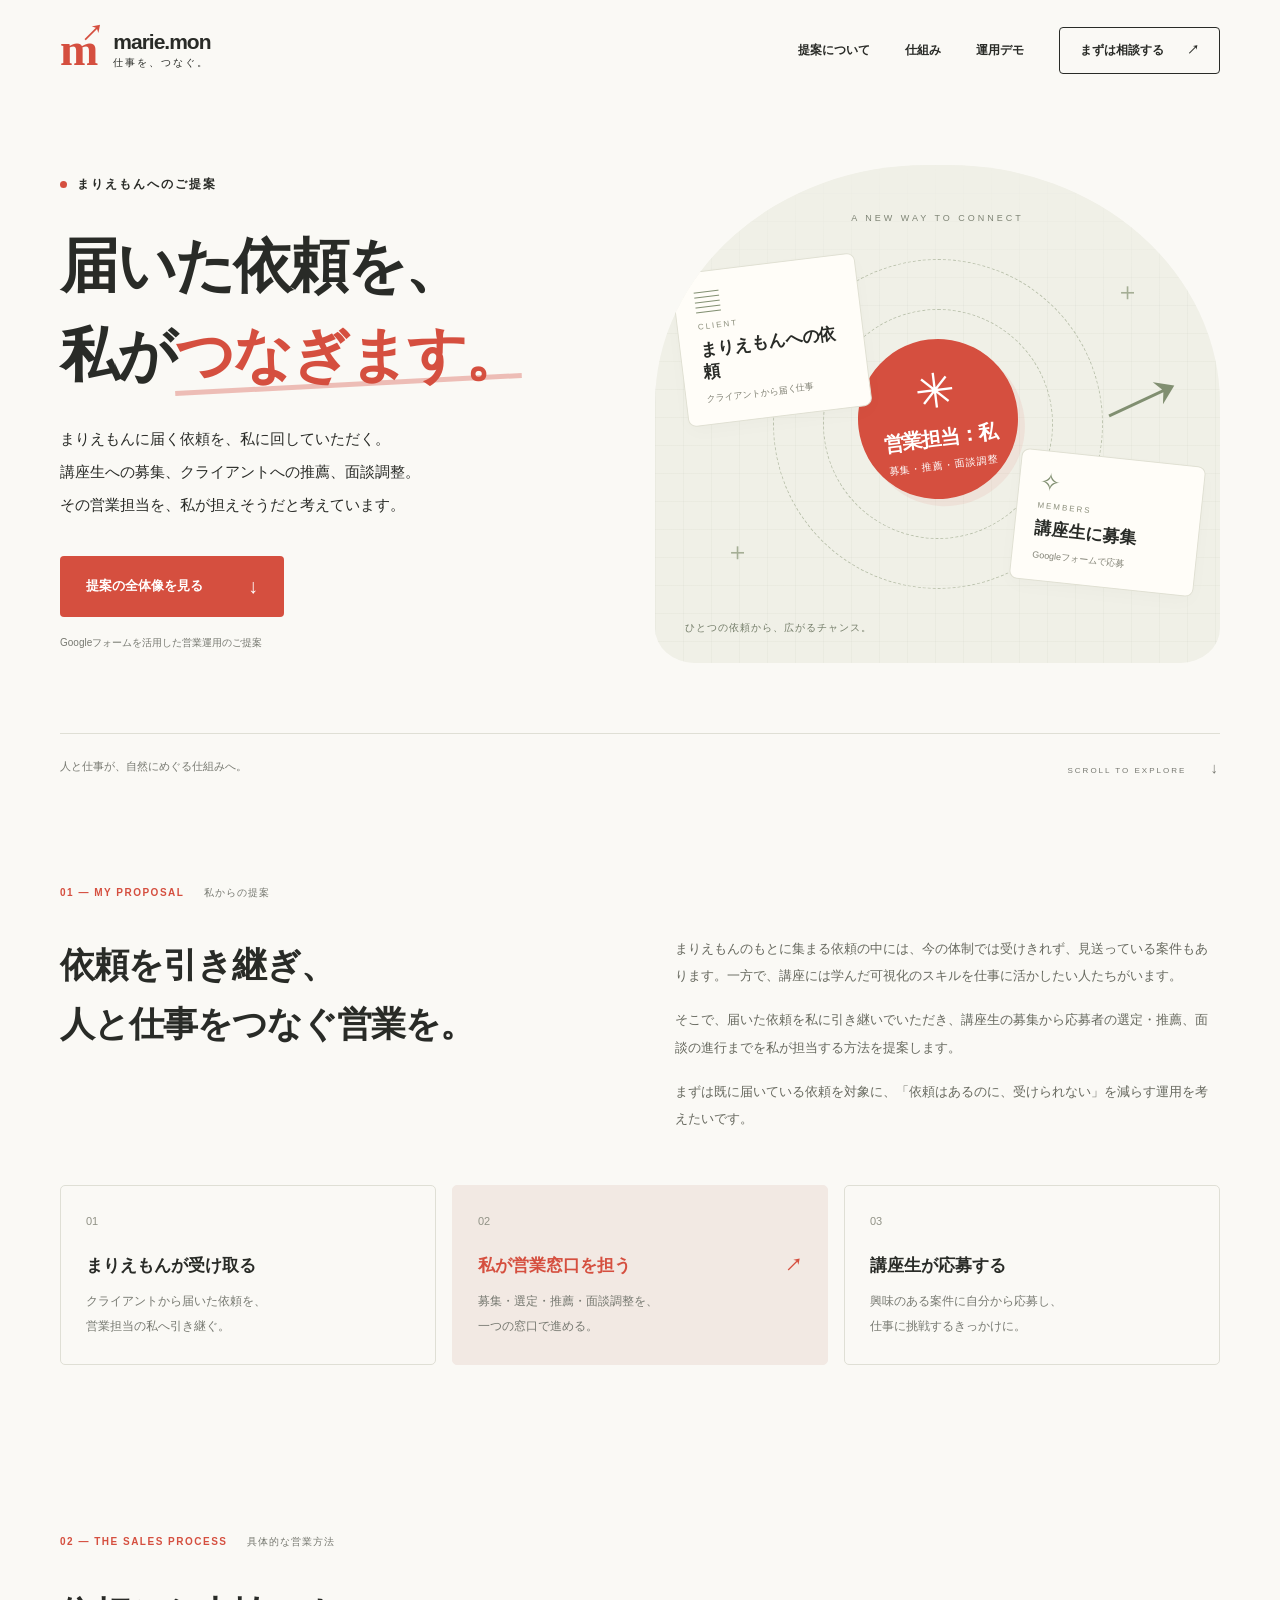
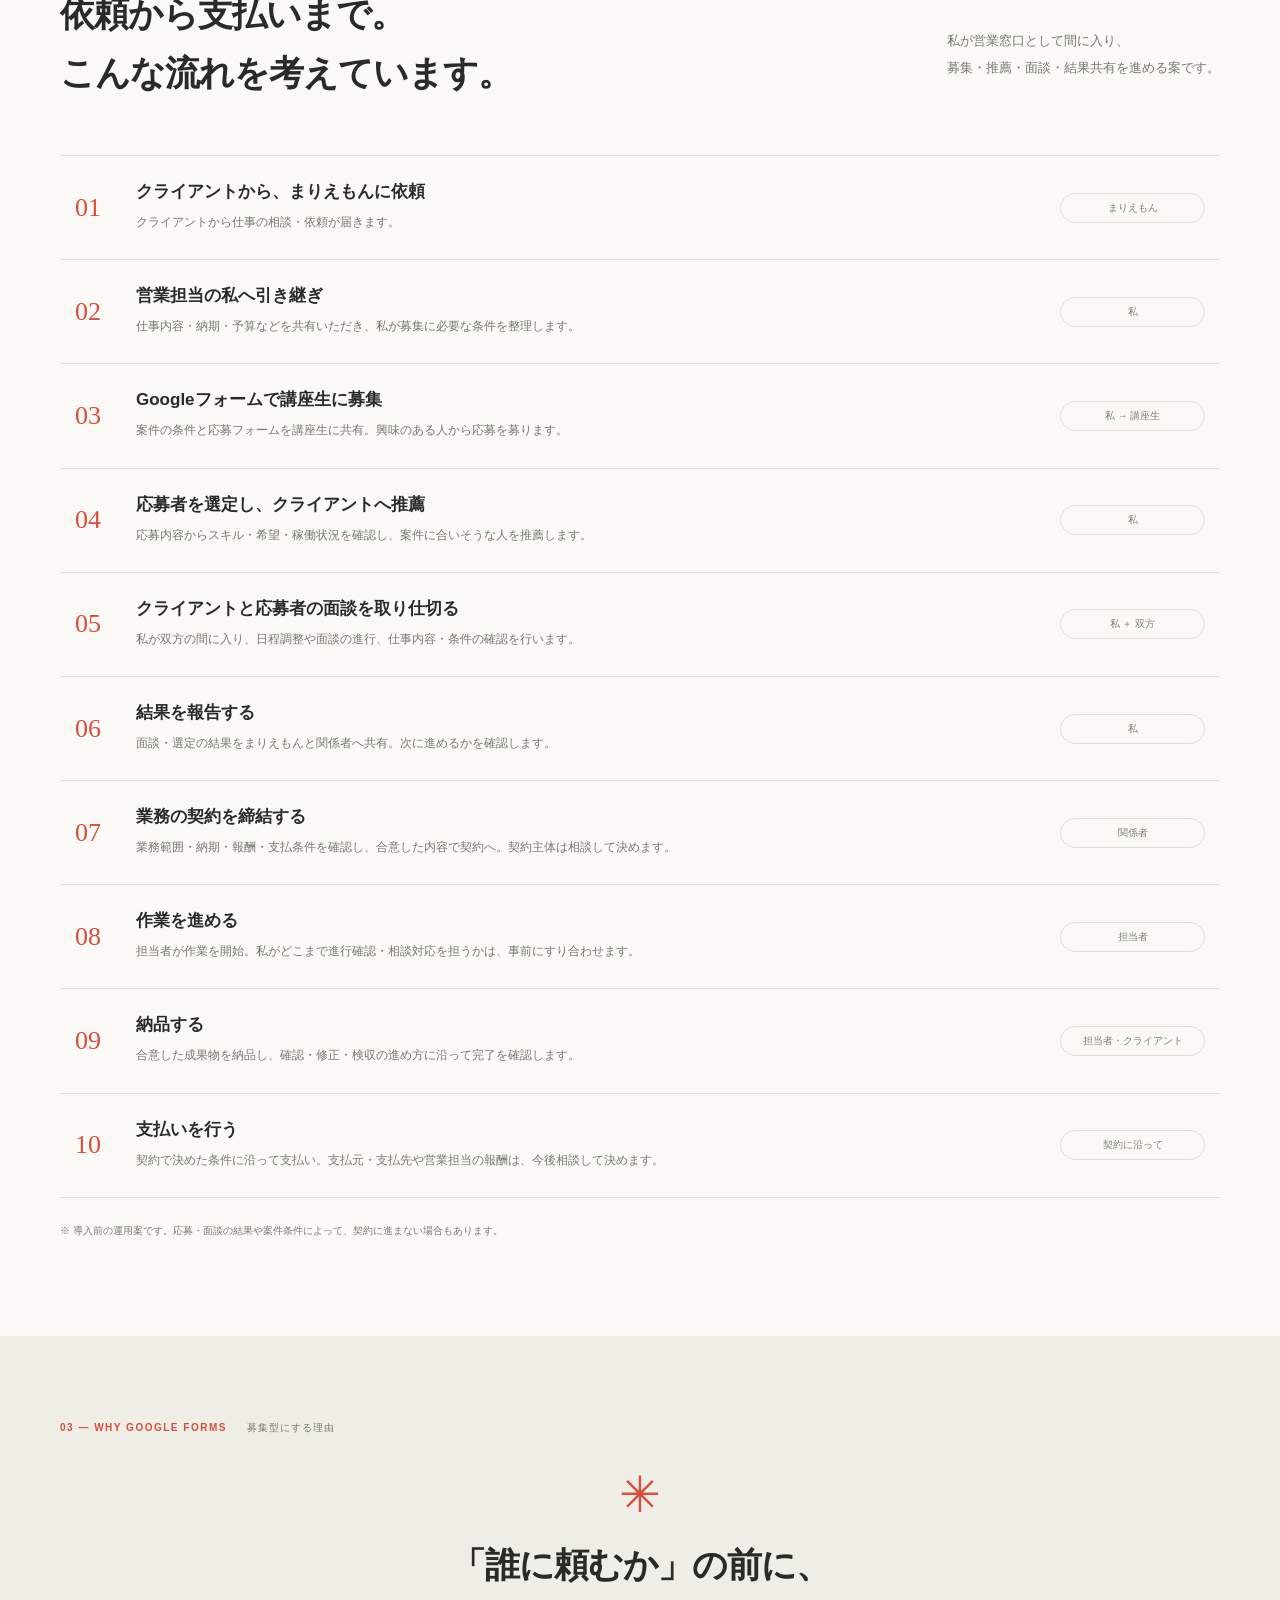
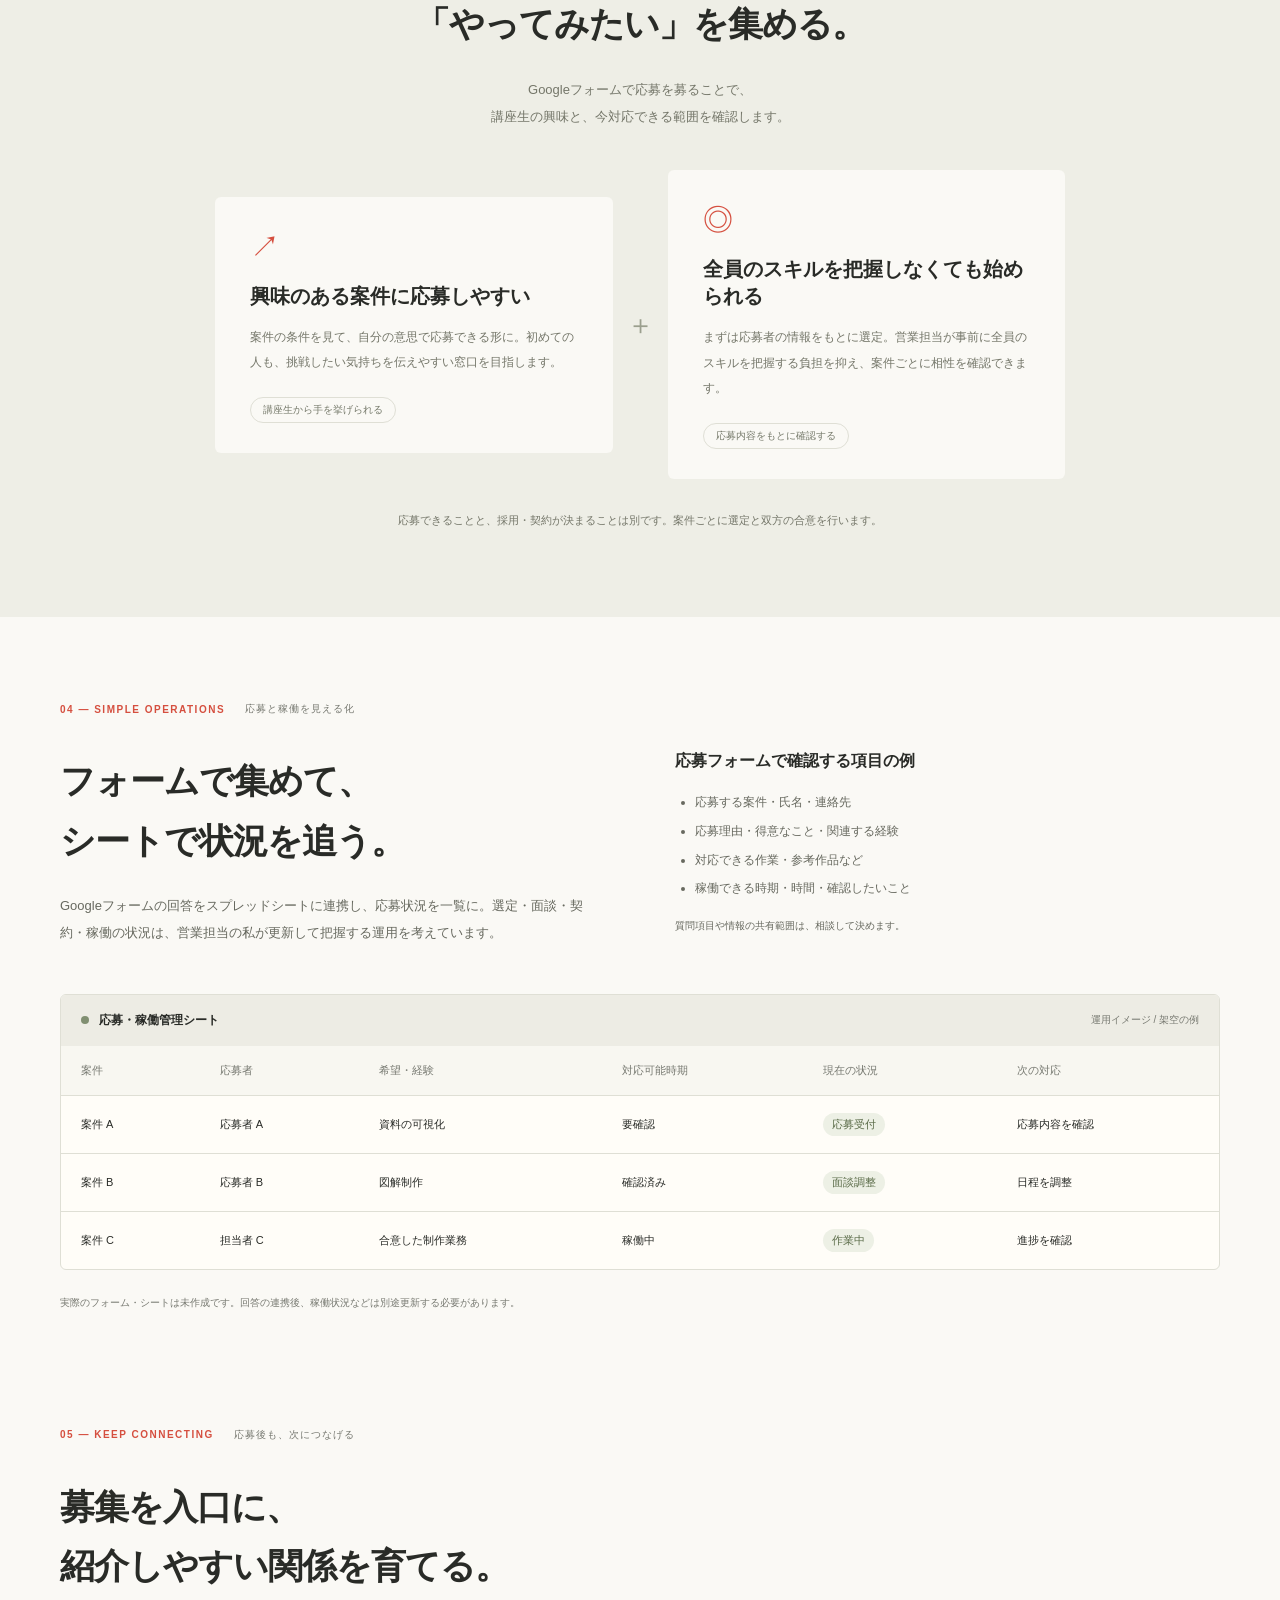
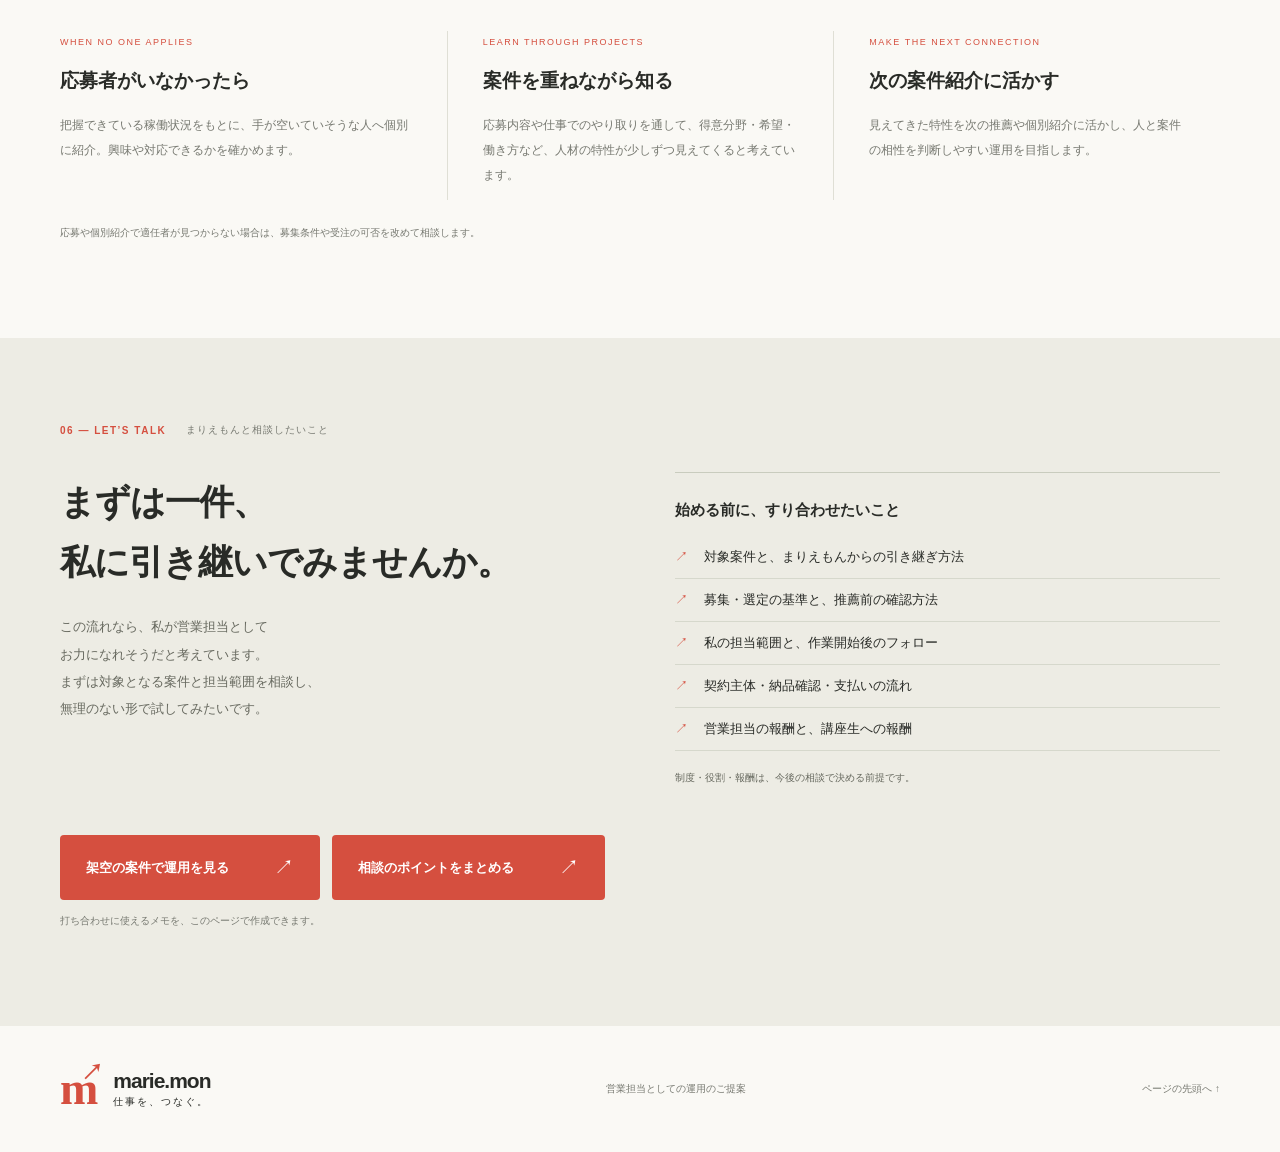
==== commit 5d19b6b4: "Add sample sales operations dashboard and spreadsheet templates" ====
--- a/index.html
+++ b/index.html
@@ -2,7 +2,7 @@
 <html lang="ja">
 <head><meta charset="UTF-8"><meta name="viewport" content="width=device-width, initial-scale=1"><meta name="description" content="まりえもんに集まる仕事と、可視化を学ぶ講座生をつなぐ。営業担当として募集・推薦・面談調整を担う、具体的な営業運用のご提案。"><title>仕事を、つなぐ。｜まりえもん 案件マッチングのご提案</title><link rel="stylesheet" href="style.css"></head>
 <body>
-<header class="header"><a class="brand" href="#"><span class="brand-icon">m<span>↗</span></span><span>marie.mon <small>仕事を、つなぐ。</small></span></a><nav aria-label="メインナビゲーション"><a href="#concept">提案について</a><a href="#flow">仕組み</a><a class="nav-cta" href="#discussion">まずは相談する <span>↗</span></a></nav></header>
+<header class="header"><a class="brand" href="#"><span class="brand-icon">m<span>↗</span></span><span>marie.mon <small>仕事を、つなぐ。</small></span></a><nav aria-label="メインナビゲーション"><a href="#concept">提案について</a><a href="#flow">仕組み</a><a href="demo/index.html">運用デモ</a><a class="nav-cta" href="#discussion">まずは相談する <span>↗</span></a></nav></header>
 <main>
 <section class="hero"><div class="hero-copy"><p class="eyebrow"><span></span> まりえもんへのご提案</p><h1>届いた依頼を、<br>私が<span class="accent">つなぎます。</span></h1><p class="hero-lead">まりえもんに届く依頼を、私に回していただく。<br>講座生への募集、クライアントへの推薦、面談調整。<br>その営業担当を、私が担えそうだと考えています。</p><a class="button" href="#concept">提案の全体像を見る <span>↓</span></a><p class="hero-note">Googleフォームを活用した営業運用のご提案</p></div><div class="hero-art" role="img" aria-label="まりえもんから引き継いだ依頼を、営業担当の私が講座生につなぐイメージ"><div class="art-grid"></div><span class="art-label">A NEW WAY TO CONNECT</span><div class="orbit orbit-one"></div><div class="orbit orbit-two"></div><div class="art-node client"><span class="mini-icon">▤</span><small>CLIENT</small><strong>まりえもんへの依頼</strong><span class="node-foot">クライアントから届く仕事</span></div><div class="art-center"><span class="center-flower">✳</span><strong>営業担当：私</strong><span>募集・推薦・面談調整</span></div><div class="art-node student"><span class="mini-icon">✧</span><small>MEMBERS</small><strong>講座生に募集</strong><span class="node-foot">Googleフォームで応募</span></div><span class="art-plus plus-one">＋</span><span class="art-plus plus-two">＋</span><span class="art-caption">ひとつの依頼から、広がるチャンス。</span><span class="art-arrow">↗</span></div><div class="hero-bottom"><span>人と仕事が、自然にめぐる仕組みへ。</span><a href="#concept">SCROLL TO EXPLORE <span>↓</span></a></div></section>
 <section id="concept" class="section concept"><div class="section-label">01 — MY PROPOSAL <span>私からの提案</span></div><div class="split"><h2>依頼を引き継ぎ、<br>人と仕事をつなぐ営業を。</h2><div><p>まりえもんのもとに集まる依頼の中には、今の体制では受けきれず、見送っている案件もあります。一方で、講座には学んだ可視化のスキルを仕事に活かしたい人たちがいます。</p><p>そこで、届いた依頼を私に引き継いでいただき、講座生の募集から応募者の選定・推薦、面談の進行までを私が担当する方法を提案します。</p><p>まずは既に届いている依頼を対象に、「依頼はあるのに、受けられない」を減らす運用を考えたいです。</p></div></div><div class="problem-cards"><article><span class="card-number">01</span><h3>まりえもんが受け取る</h3><p>クライアントから届いた依頼を、<br>営業担当の私へ引き継ぐ。</p></article><article class="highlight"><span class="card-number">02</span><h3>私が営業窓口を担う <span>↗</span></h3><p>募集・選定・推薦・面談調整を、<br>一つの窓口で進める。</p></article><article><span class="card-number">03</span><h3>講座生が応募する</h3><p>興味のある案件に自分から応募し、<br>仕事に挑戦するきっかけに。</p></article></div></section>
@@ -11,7 +11,7 @@
 <section class="idea section" id="tools"><div class="section-label">03 — WHY GOOGLE FORMS <span>募集型にする理由</span></div><div class="idea-heading"><span class="asterisk">✳</span><h2>「誰に頼むか」の前に、<br>「やってみたい」を集める。</h2><p>Googleフォームで応募を募ることで、<br>講座生の興味と、今対応できる範囲を確認します。</p></div><div class="role-grid"><article><span class="role-icon">↗</span><h3>興味のある案件に応募しやすい</h3><p>案件の条件を見て、自分の意思で応募できる形に。初めての人も、挑戦したい気持ちを伝えやすい窓口を目指します。</p><span class="tag">講座生から手を挙げられる</span></article><span class="role-plus">＋</span><article><span class="role-icon">◎</span><h3>全員のスキルを把握しなくても始められる</h3><p>まずは応募者の情報をもとに選定。営業担当が事前に全員のスキルを把握する負担を抑え、案件ごとに相性を確認できます。</p><span class="tag">応募内容をもとに確認する</span></article></div><p class="idea-note">応募できることと、採用・契約が決まることは別です。案件ごとに選定と双方の合意を行います。</p></section>
 <section class="section tracking"><div class="section-label">04 — SIMPLE OPERATIONS <span>応募と稼働を見える化</span></div><div class="split"><div><h2>フォームで集めて、<br>シートで状況を追う。</h2><p>Googleフォームの回答をスプレッドシートに連携し、応募状況を一覧に。選定・面談・契約・稼働の状況は、営業担当の私が更新して把握する運用を考えています。</p></div><div><h3>応募フォームで確認する項目の例</h3><ul class="plain-list"><li>応募する案件・氏名・連絡先</li><li>応募理由・得意なこと・関連する経験</li><li>対応できる作業・参考作品など</li><li>稼働できる時期・時間・確認したいこと</li></ul><p class="small-note">質問項目や情報の共有範囲は、相談して決めます。</p></div></div><div class="sheet-example"><div class="sheet-header"><span class="sheet-dot"></span> 応募・稼働管理シート <span>運用イメージ / 架空の例</span></div><div class="table-scroll"><table><caption class="sr-only">応募・稼働管理の架空の例</caption><thead><tr><th>案件</th><th>応募者</th><th>希望・経験</th><th>対応可能時期</th><th>現在の状況</th><th>次の対応</th></tr></thead><tbody><tr><td>案件 A</td><td>応募者 A</td><td>資料の可視化</td><td>要確認</td><td><span class="status-pill">応募受付</span></td><td>応募内容を確認</td></tr><tr><td>案件 B</td><td>応募者 B</td><td>図解制作</td><td>確認済み</td><td><span class="status-pill">面談調整</span></td><td>日程を調整</td></tr><tr><td>案件 C</td><td>担当者 C</td><td>合意した制作業務</td><td>稼働中</td><td><span class="status-pill">作業中</span></td><td>進捗を確認</td></tr></tbody></table></div></div><p class="small-note">実際のフォーム・シートは未作成です。回答の連携後、稼働状況などは別途更新する必要があります。</p></section>
 <section class="section benefits"><div class="section-label">05 — KEEP CONNECTING <span>応募後も、次につなげる</span></div><h2>募集を入口に、<br>紹介しやすい関係を育てる。</h2><div class="benefit-grid"><article><span>WHEN NO ONE APPLIES</span><h3>応募者がいなかったら</h3><p>把握できている稼働状況をもとに、手が空いていそうな人へ個別に紹介。興味や対応できるかを確かめます。</p></article><article><span>LEARN THROUGH PROJECTS</span><h3>案件を重ねながら知る</h3><p>応募内容や仕事でのやり取りを通して、得意分野・希望・働き方など、人材の特性が少しずつ見えてくると考えています。</p></article><article><span>MAKE THE NEXT CONNECTION</span><h3>次の案件紹介に活かす</h3><p>見えてきた特性を次の推薦や個別紹介に活かし、人と案件の相性を判断しやすい運用を目指します。</p></article></div><p class="small-note">応募や個別紹介で適任者が見つからない場合は、募集条件や受注の可否を改めて相談します。</p></section>
-<section id="discussion" class="discussion section"><div class="section-label">06 — LET’S TALK <span>まりえもんと相談したいこと</span></div><div class="split"><div><h2>まずは一件、<br>私に引き継いでみませんか。</h2><p>この流れなら、私が営業担当として<br>お力になれそうだと考えています。<br>まずは対象となる案件と担当範囲を相談し、<br>無理のない形で試してみたいです。</p></div><div class="discussion-list"><h3>始める前に、すり合わせたいこと</h3><ul><li>対象案件と、まりえもんからの引き継ぎ方法</li><li>募集・選定の基準と、推薦前の確認方法</li><li>私の担当範囲と、作業開始後のフォロー</li><li>契約主体・納品確認・支払いの流れ</li><li>営業担当の報酬と、講座生への報酬</li></ul><p>制度・役割・報酬は、今後の相談で決める前提です。</p></div></div><button class="button" id="consult-button">相談のポイントをまとめる <span>↗</span></button><p class="consult-note">打ち合わせに使えるメモを、このページで作成できます。</p></section>
+<section id="discussion" class="discussion section"><div class="section-label">06 — LET’S TALK <span>まりえもんと相談したいこと</span></div><div class="split"><div><h2>まずは一件、<br>私に引き継いでみませんか。</h2><p>この流れなら、私が営業担当として<br>お力になれそうだと考えています。<br>まずは対象となる案件と担当範囲を相談し、<br>無理のない形で試してみたいです。</p></div><div class="discussion-list"><h3>始める前に、すり合わせたいこと</h3><ul><li>対象案件と、まりえもんからの引き継ぎ方法</li><li>募集・選定の基準と、推薦前の確認方法</li><li>私の担当範囲と、作業開始後のフォロー</li><li>契約主体・納品確認・支払いの流れ</li><li>営業担当の報酬と、講座生への報酬</li></ul><p>制度・役割・報酬は、今後の相談で決める前提です。</p></div></div><a class="button" href="demo/index.html" style="margin-right:12px">架空の案件で運用を見る <span>↗</span></a><button class="button" id="consult-button">相談のポイントをまとめる <span>↗</span></button><p class="consult-note">打ち合わせに使えるメモを、このページで作成できます。</p></section>
 </main><footer><a class="brand" href="#"><span class="brand-icon">m<span>↗</span></span><span>marie.mon <small>仕事を、つなぐ。</small></span></a><span>営業担当としての運用のご提案</span><a href="#">ページの先頭へ ↑</a></footer>
 <dialog id="consult-dialog"><form method="dialog"><button class="close" aria-label="閉じる">×</button></form><p class="eyebrow">LET’S START SMALL</p><h2>はじめの相談メモ</h2><p>打ち合わせで話したいことを書き留めてください。入力内容は送信されません。</p><label for="memo">相談したい案件や、気になること</label><textarea id="memo" rows="5" placeholder="例：どの案件から引き継ぐか、Googleフォームの募集項目、私の担当範囲や報酬を相談したい。"></textarea><button class="button" id="download-memo">相談メモを保存する <span>↓</span></button><p id="memo-status" role="status"></p></dialog><script src="script.js"></script>
 </body></html>
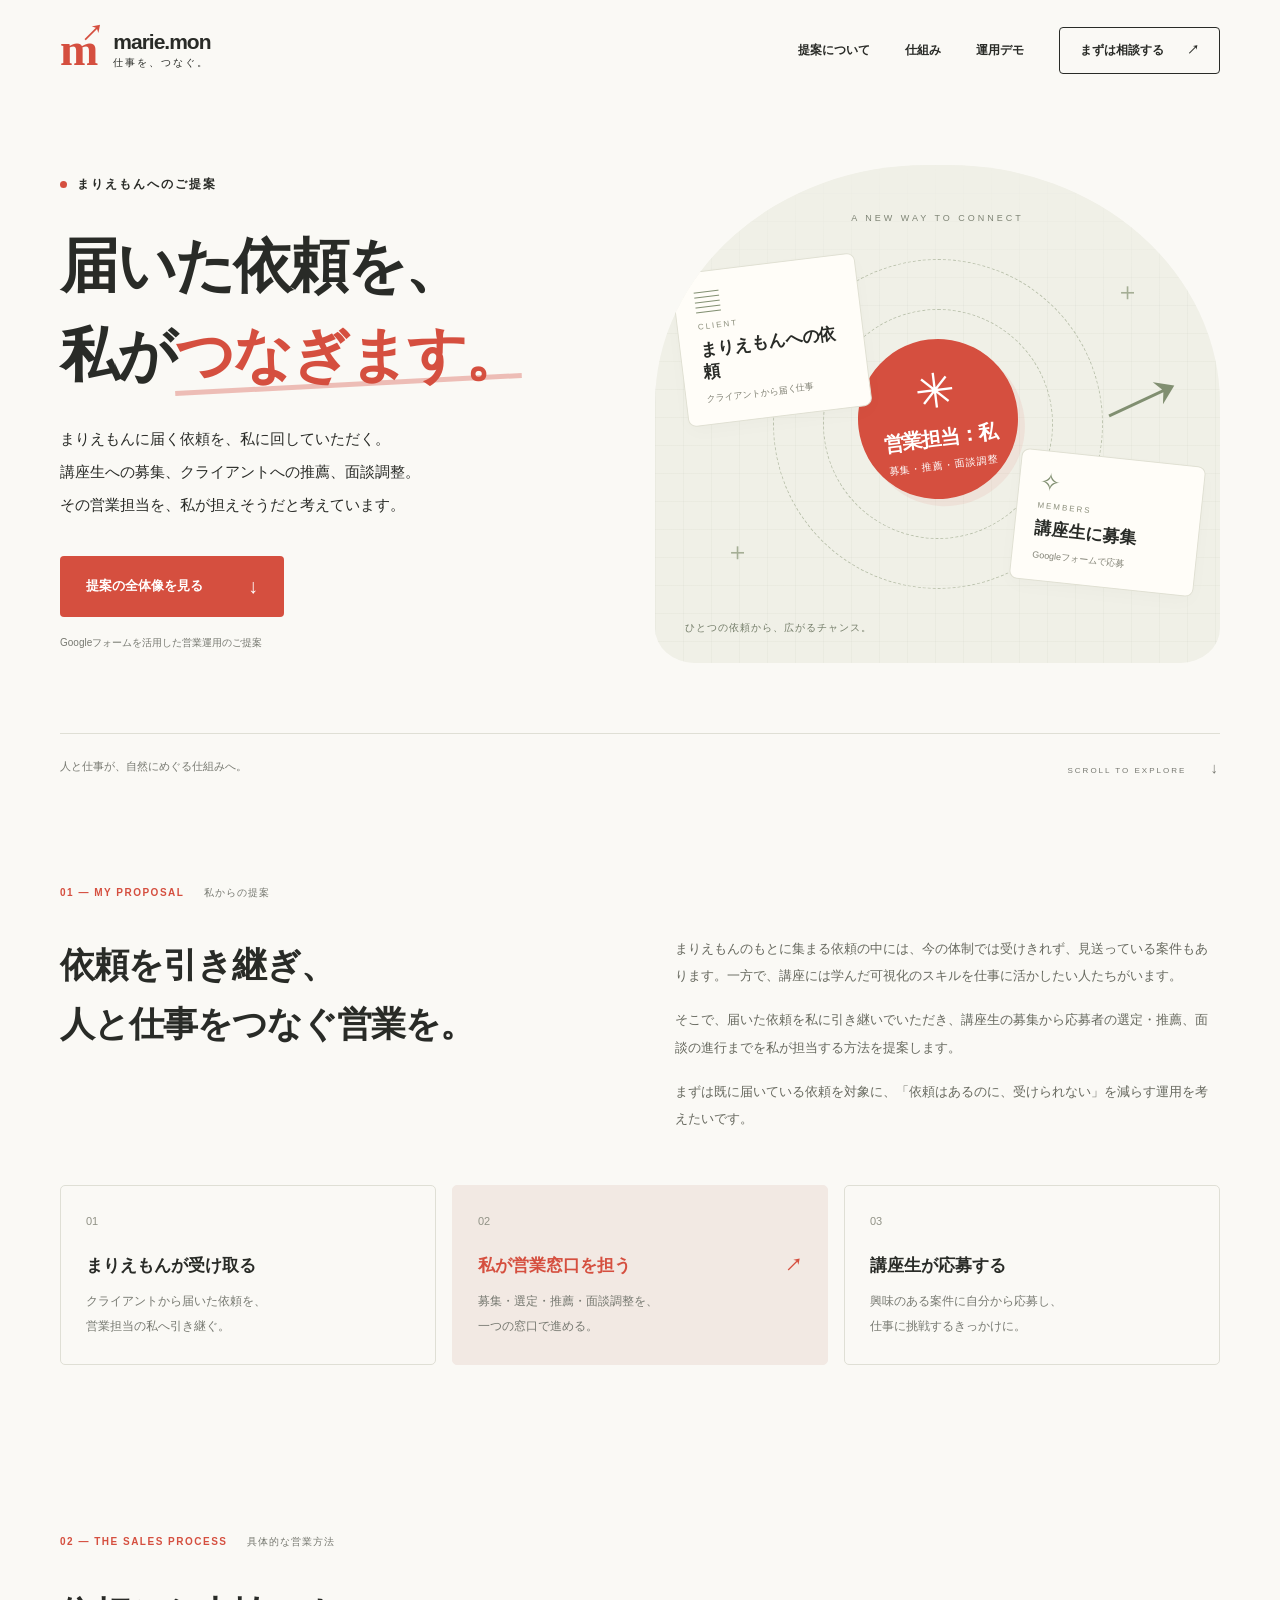
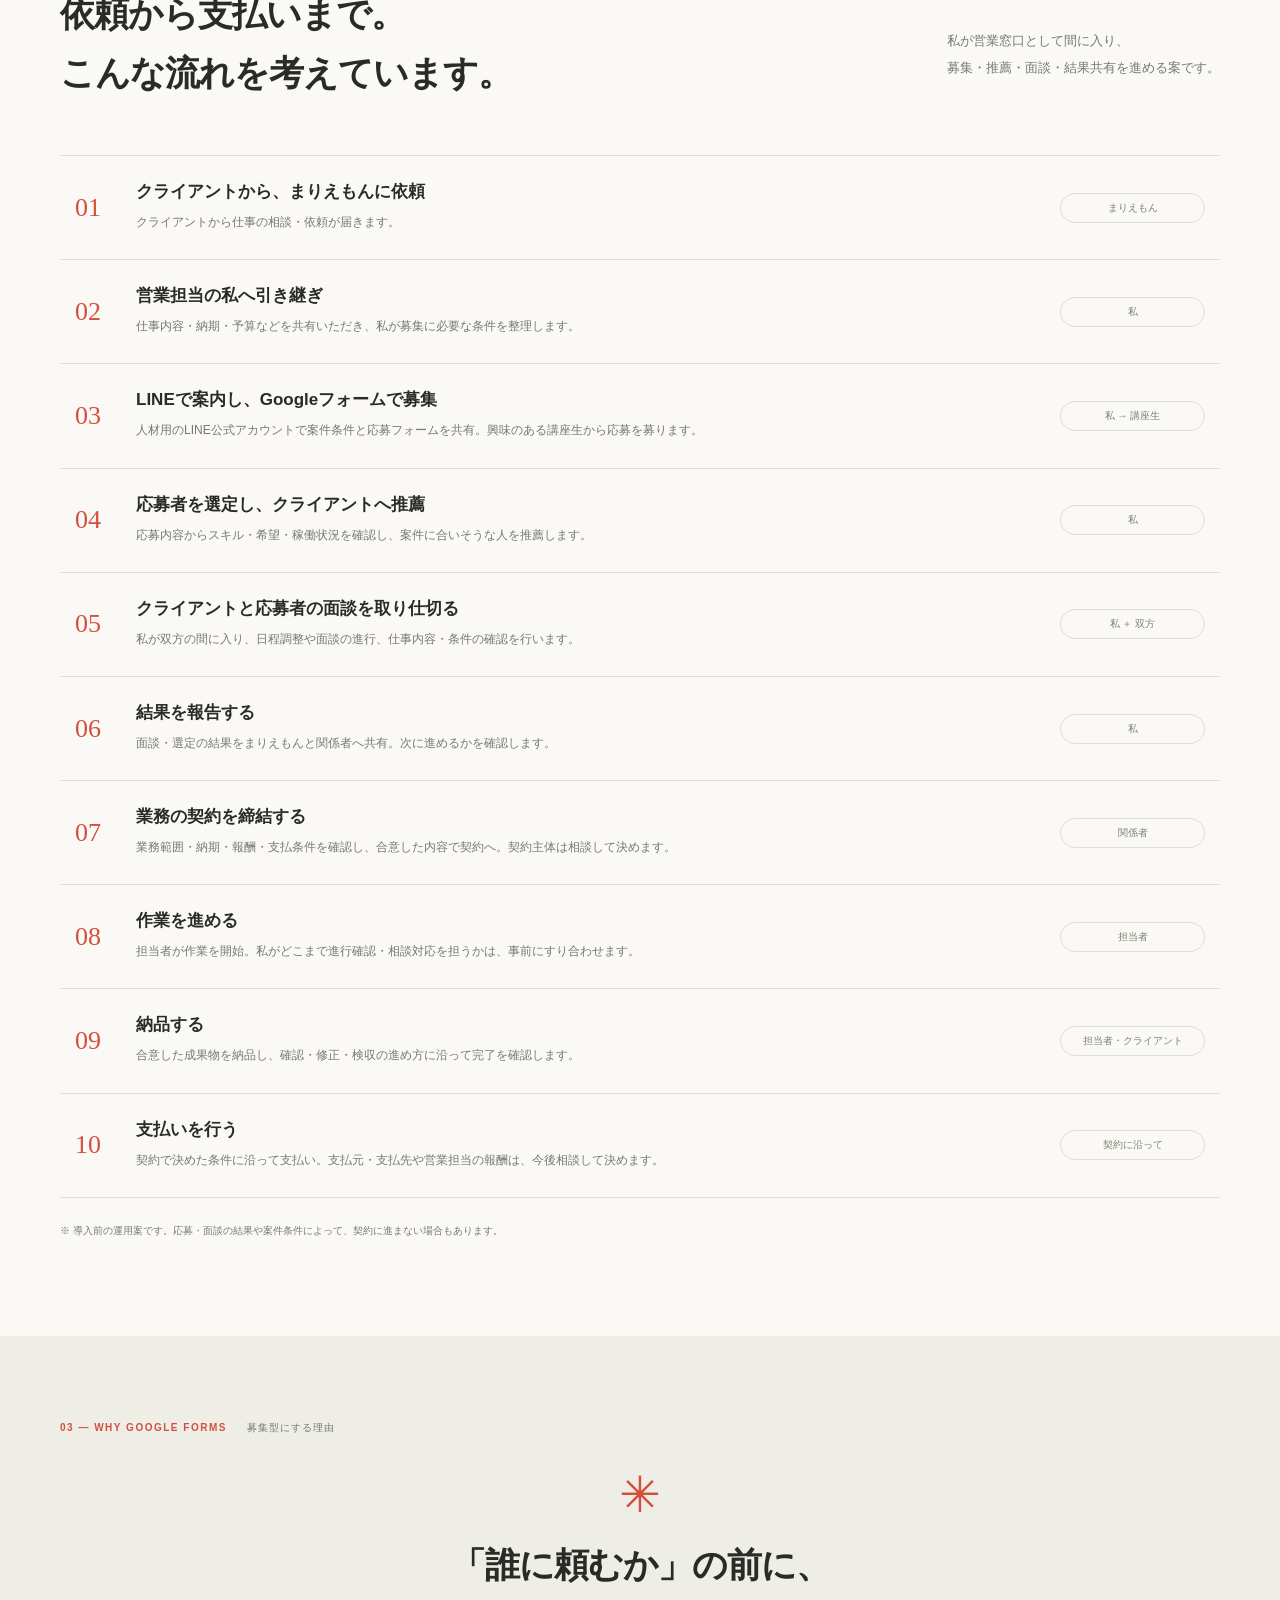
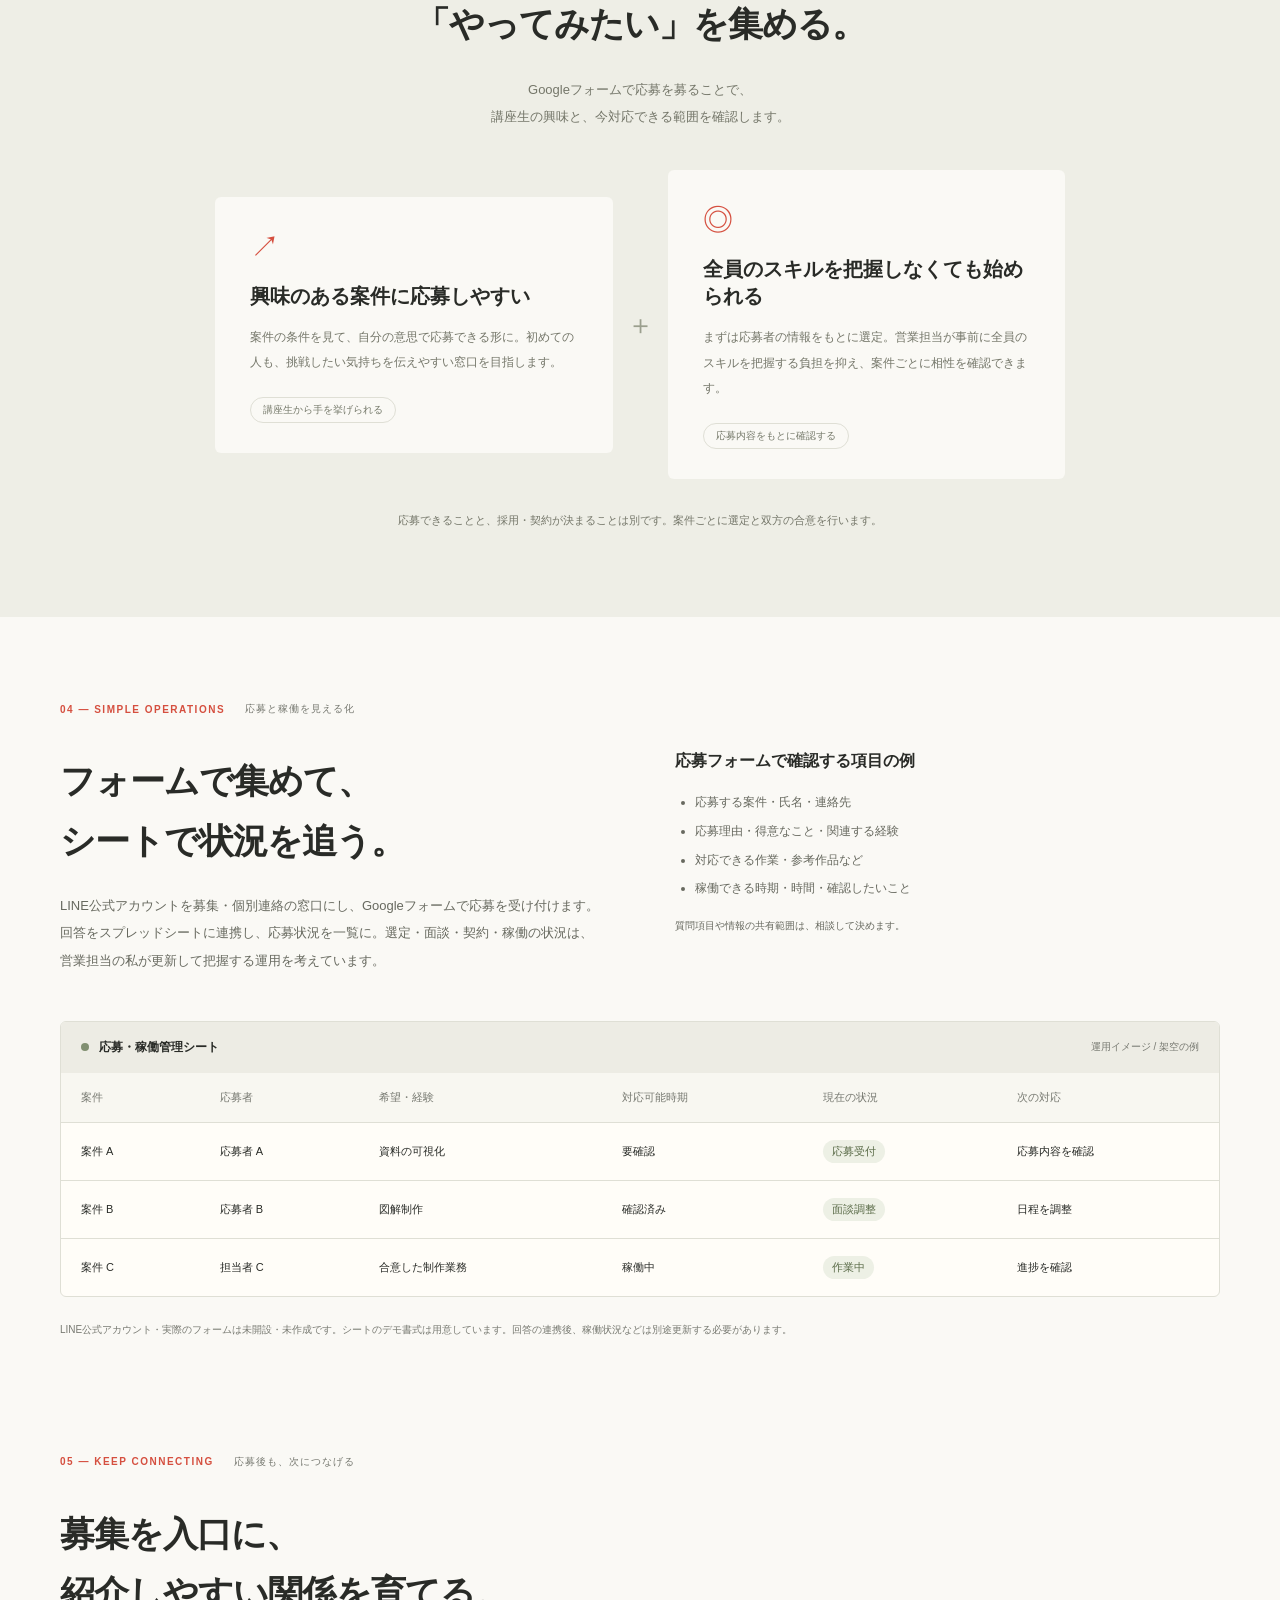
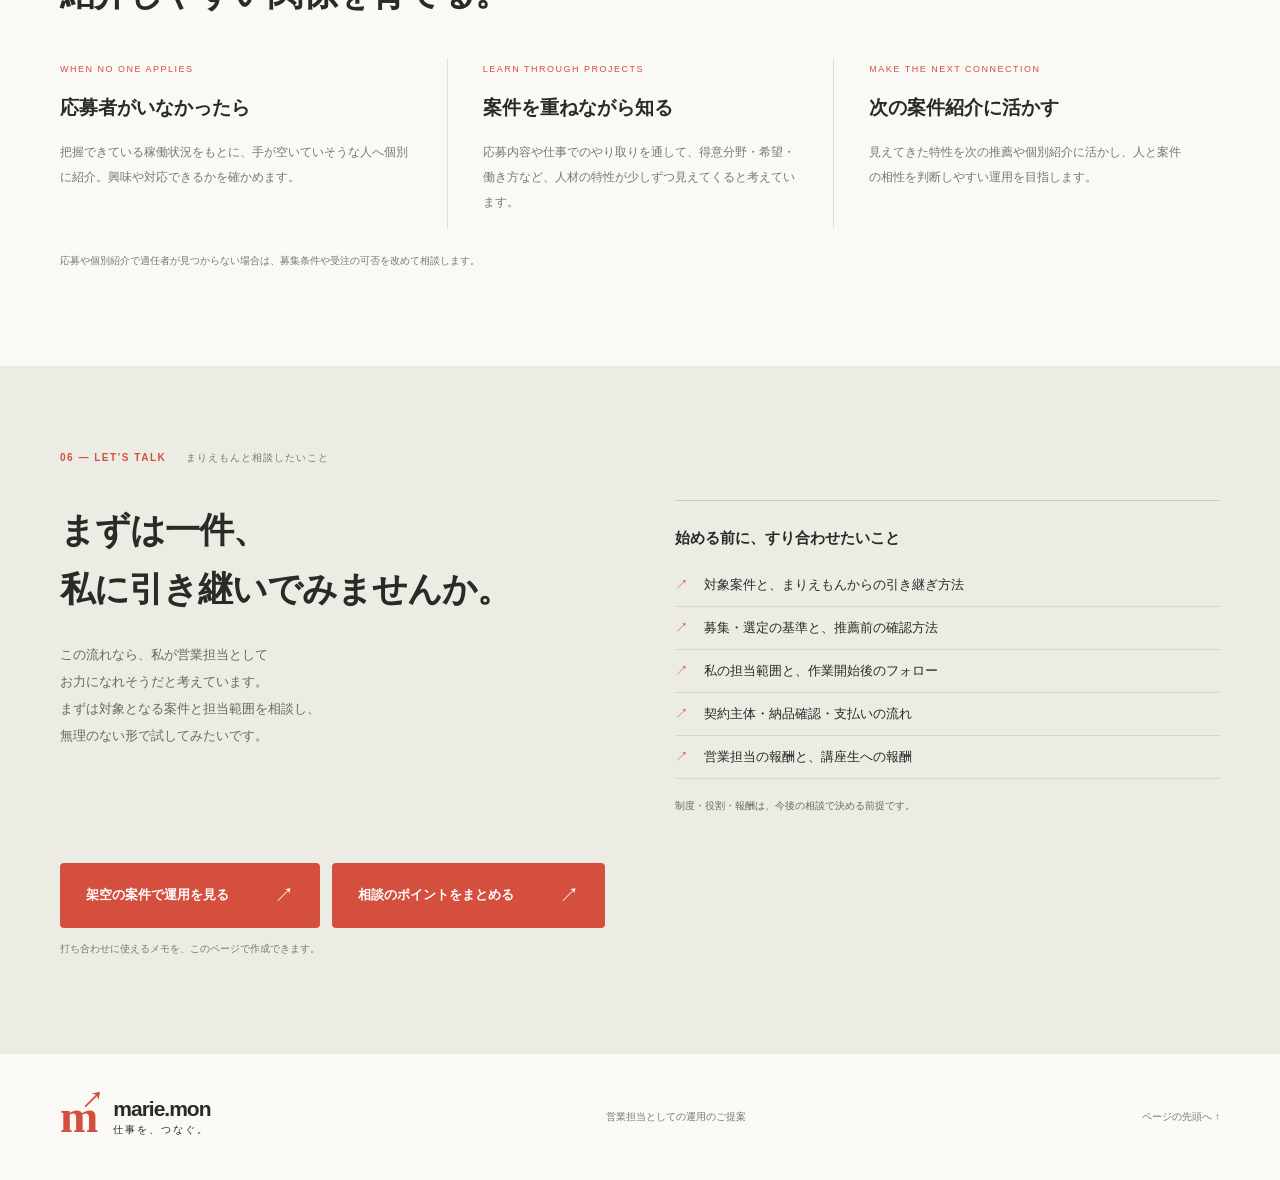
==== commit d55e107a: "Prepare LINE account onboarding and talent communication templates" ====
--- a/index.html
+++ b/index.html
@@ -7,9 +7,9 @@
 <section class="hero"><div class="hero-copy"><p class="eyebrow"><span></span> まりえもんへのご提案</p><h1>届いた依頼を、<br>私が<span class="accent">つなぎます。</span></h1><p class="hero-lead">まりえもんに届く依頼を、私に回していただく。<br>講座生への募集、クライアントへの推薦、面談調整。<br>その営業担当を、私が担えそうだと考えています。</p><a class="button" href="#concept">提案の全体像を見る <span>↓</span></a><p class="hero-note">Googleフォームを活用した営業運用のご提案</p></div><div class="hero-art" role="img" aria-label="まりえもんから引き継いだ依頼を、営業担当の私が講座生につなぐイメージ"><div class="art-grid"></div><span class="art-label">A NEW WAY TO CONNECT</span><div class="orbit orbit-one"></div><div class="orbit orbit-two"></div><div class="art-node client"><span class="mini-icon">▤</span><small>CLIENT</small><strong>まりえもんへの依頼</strong><span class="node-foot">クライアントから届く仕事</span></div><div class="art-center"><span class="center-flower">✳</span><strong>営業担当：私</strong><span>募集・推薦・面談調整</span></div><div class="art-node student"><span class="mini-icon">✧</span><small>MEMBERS</small><strong>講座生に募集</strong><span class="node-foot">Googleフォームで応募</span></div><span class="art-plus plus-one">＋</span><span class="art-plus plus-two">＋</span><span class="art-caption">ひとつの依頼から、広がるチャンス。</span><span class="art-arrow">↗</span></div><div class="hero-bottom"><span>人と仕事が、自然にめぐる仕組みへ。</span><a href="#concept">SCROLL TO EXPLORE <span>↓</span></a></div></section>
 <section id="concept" class="section concept"><div class="section-label">01 — MY PROPOSAL <span>私からの提案</span></div><div class="split"><h2>依頼を引き継ぎ、<br>人と仕事をつなぐ営業を。</h2><div><p>まりえもんのもとに集まる依頼の中には、今の体制では受けきれず、見送っている案件もあります。一方で、講座には学んだ可視化のスキルを仕事に活かしたい人たちがいます。</p><p>そこで、届いた依頼を私に引き継いでいただき、講座生の募集から応募者の選定・推薦、面談の進行までを私が担当する方法を提案します。</p><p>まずは既に届いている依頼を対象に、「依頼はあるのに、受けられない」を減らす運用を考えたいです。</p></div></div><div class="problem-cards"><article><span class="card-number">01</span><h3>まりえもんが受け取る</h3><p>クライアントから届いた依頼を、<br>営業担当の私へ引き継ぐ。</p></article><article class="highlight"><span class="card-number">02</span><h3>私が営業窓口を担う <span>↗</span></h3><p>募集・選定・推薦・面談調整を、<br>一つの窓口で進める。</p></article><article><span class="card-number">03</span><h3>講座生が応募する</h3><p>興味のある案件に自分から応募し、<br>仕事に挑戦するきっかけに。</p></article></div></section>
 <section id="flow" class="section flow"><div class="section-label">02 — THE SALES PROCESS <span>具体的な営業方法</span></div><div class="section-top"><h2>依頼から支払いまで。<br>こんな流れを考えています。</h2><p>私が営業窓口として間に入り、<br>募集・推薦・面談・結果共有を進める案です。</p></div><ol class="steps process-list">
-<li><span class="step-number">01</span><div><h3>クライアントから、まりえもんに依頼</h3><p>クライアントから仕事の相談・依頼が届きます。</p></div><span class="step-label">まりえもん</span></li><li><span class="step-number">02</span><div><h3>営業担当の私へ引き継ぎ</h3><p>仕事内容・納期・予算などを共有いただき、私が募集に必要な条件を整理します。</p></div><span class="step-label">私</span></li><li><span class="step-number">03</span><div><h3>Googleフォームで講座生に募集</h3><p>案件の条件と応募フォームを講座生に共有。興味のある人から応募を募ります。</p></div><span class="step-label">私 → 講座生</span></li><li><span class="step-number">04</span><div><h3>応募者を選定し、クライアントへ推薦</h3><p>応募内容からスキル・希望・稼働状況を確認し、案件に合いそうな人を推薦します。</p></div><span class="step-label">私</span></li><li><span class="step-number">05</span><div><h3>クライアントと応募者の面談を取り仕切る</h3><p>私が双方の間に入り、日程調整や面談の進行、仕事内容・条件の確認を行います。</p></div><span class="step-label">私 ＋ 双方</span></li><li><span class="step-number">06</span><div><h3>結果を報告する</h3><p>面談・選定の結果をまりえもんと関係者へ共有。次に進めるかを確認します。</p></div><span class="step-label">私</span></li><li><span class="step-number">07</span><div><h3>業務の契約を締結する</h3><p>業務範囲・納期・報酬・支払条件を確認し、合意した内容で契約へ。契約主体は相談して決めます。</p></div><span class="step-label">関係者</span></li><li><span class="step-number">08</span><div><h3>作業を進める</h3><p>担当者が作業を開始。私がどこまで進行確認・相談対応を担うかは、事前にすり合わせます。</p></div><span class="step-label">担当者</span></li><li><span class="step-number">09</span><div><h3>納品する</h3><p>合意した成果物を納品し、確認・修正・検収の進め方に沿って完了を確認します。</p></div><span class="step-label">担当者・クライアント</span></li><li><span class="step-number">10</span><div><h3>支払いを行う</h3><p>契約で決めた条件に沿って支払い。支払元・支払先や営業担当の報酬は、今後相談して決めます。</p></div><span class="step-label">契約に沿って</span></li></ol><p class="flow-note">※ 導入前の運用案です。応募・面談の結果や案件条件によって、契約に進まない場合もあります。</p></section>
+<li><span class="step-number">01</span><div><h3>クライアントから、まりえもんに依頼</h3><p>クライアントから仕事の相談・依頼が届きます。</p></div><span class="step-label">まりえもん</span></li><li><span class="step-number">02</span><div><h3>営業担当の私へ引き継ぎ</h3><p>仕事内容・納期・予算などを共有いただき、私が募集に必要な条件を整理します。</p></div><span class="step-label">私</span></li><li><span class="step-number">03</span><div><h3>LINEで案内し、Googleフォームで募集</h3><p>人材用のLINE公式アカウントで案件条件と応募フォームを共有。興味のある講座生から応募を募ります。</p></div><span class="step-label">私 → 講座生</span></li><li><span class="step-number">04</span><div><h3>応募者を選定し、クライアントへ推薦</h3><p>応募内容からスキル・希望・稼働状況を確認し、案件に合いそうな人を推薦します。</p></div><span class="step-label">私</span></li><li><span class="step-number">05</span><div><h3>クライアントと応募者の面談を取り仕切る</h3><p>私が双方の間に入り、日程調整や面談の進行、仕事内容・条件の確認を行います。</p></div><span class="step-label">私 ＋ 双方</span></li><li><span class="step-number">06</span><div><h3>結果を報告する</h3><p>面談・選定の結果をまりえもんと関係者へ共有。次に進めるかを確認します。</p></div><span class="step-label">私</span></li><li><span class="step-number">07</span><div><h3>業務の契約を締結する</h3><p>業務範囲・納期・報酬・支払条件を確認し、合意した内容で契約へ。契約主体は相談して決めます。</p></div><span class="step-label">関係者</span></li><li><span class="step-number">08</span><div><h3>作業を進める</h3><p>担当者が作業を開始。私がどこまで進行確認・相談対応を担うかは、事前にすり合わせます。</p></div><span class="step-label">担当者</span></li><li><span class="step-number">09</span><div><h3>納品する</h3><p>合意した成果物を納品し、確認・修正・検収の進め方に沿って完了を確認します。</p></div><span class="step-label">担当者・クライアント</span></li><li><span class="step-number">10</span><div><h3>支払いを行う</h3><p>契約で決めた条件に沿って支払い。支払元・支払先や営業担当の報酬は、今後相談して決めます。</p></div><span class="step-label">契約に沿って</span></li></ol><p class="flow-note">※ 導入前の運用案です。応募・面談の結果や案件条件によって、契約に進まない場合もあります。</p></section>
 <section class="idea section" id="tools"><div class="section-label">03 — WHY GOOGLE FORMS <span>募集型にする理由</span></div><div class="idea-heading"><span class="asterisk">✳</span><h2>「誰に頼むか」の前に、<br>「やってみたい」を集める。</h2><p>Googleフォームで応募を募ることで、<br>講座生の興味と、今対応できる範囲を確認します。</p></div><div class="role-grid"><article><span class="role-icon">↗</span><h3>興味のある案件に応募しやすい</h3><p>案件の条件を見て、自分の意思で応募できる形に。初めての人も、挑戦したい気持ちを伝えやすい窓口を目指します。</p><span class="tag">講座生から手を挙げられる</span></article><span class="role-plus">＋</span><article><span class="role-icon">◎</span><h3>全員のスキルを把握しなくても始められる</h3><p>まずは応募者の情報をもとに選定。営業担当が事前に全員のスキルを把握する負担を抑え、案件ごとに相性を確認できます。</p><span class="tag">応募内容をもとに確認する</span></article></div><p class="idea-note">応募できることと、採用・契約が決まることは別です。案件ごとに選定と双方の合意を行います。</p></section>
-<section class="section tracking"><div class="section-label">04 — SIMPLE OPERATIONS <span>応募と稼働を見える化</span></div><div class="split"><div><h2>フォームで集めて、<br>シートで状況を追う。</h2><p>Googleフォームの回答をスプレッドシートに連携し、応募状況を一覧に。選定・面談・契約・稼働の状況は、営業担当の私が更新して把握する運用を考えています。</p></div><div><h3>応募フォームで確認する項目の例</h3><ul class="plain-list"><li>応募する案件・氏名・連絡先</li><li>応募理由・得意なこと・関連する経験</li><li>対応できる作業・参考作品など</li><li>稼働できる時期・時間・確認したいこと</li></ul><p class="small-note">質問項目や情報の共有範囲は、相談して決めます。</p></div></div><div class="sheet-example"><div class="sheet-header"><span class="sheet-dot"></span> 応募・稼働管理シート <span>運用イメージ / 架空の例</span></div><div class="table-scroll"><table><caption class="sr-only">応募・稼働管理の架空の例</caption><thead><tr><th>案件</th><th>応募者</th><th>希望・経験</th><th>対応可能時期</th><th>現在の状況</th><th>次の対応</th></tr></thead><tbody><tr><td>案件 A</td><td>応募者 A</td><td>資料の可視化</td><td>要確認</td><td><span class="status-pill">応募受付</span></td><td>応募内容を確認</td></tr><tr><td>案件 B</td><td>応募者 B</td><td>図解制作</td><td>確認済み</td><td><span class="status-pill">面談調整</span></td><td>日程を調整</td></tr><tr><td>案件 C</td><td>担当者 C</td><td>合意した制作業務</td><td>稼働中</td><td><span class="status-pill">作業中</span></td><td>進捗を確認</td></tr></tbody></table></div></div><p class="small-note">実際のフォーム・シートは未作成です。回答の連携後、稼働状況などは別途更新する必要があります。</p></section>
+<section class="section tracking"><div class="section-label">04 — SIMPLE OPERATIONS <span>応募と稼働を見える化</span></div><div class="split"><div><h2>フォームで集めて、<br>シートで状況を追う。</h2><p>LINE公式アカウントを募集・個別連絡の窓口にし、Googleフォームで応募を受け付けます。回答をスプレッドシートに連携し、応募状況を一覧に。選定・面談・契約・稼働の状況は、営業担当の私が更新して把握する運用を考えています。</p></div><div><h3>応募フォームで確認する項目の例</h3><ul class="plain-list"><li>応募する案件・氏名・連絡先</li><li>応募理由・得意なこと・関連する経験</li><li>対応できる作業・参考作品など</li><li>稼働できる時期・時間・確認したいこと</li></ul><p class="small-note">質問項目や情報の共有範囲は、相談して決めます。</p></div></div><div class="sheet-example"><div class="sheet-header"><span class="sheet-dot"></span> 応募・稼働管理シート <span>運用イメージ / 架空の例</span></div><div class="table-scroll"><table><caption class="sr-only">応募・稼働管理の架空の例</caption><thead><tr><th>案件</th><th>応募者</th><th>希望・経験</th><th>対応可能時期</th><th>現在の状況</th><th>次の対応</th></tr></thead><tbody><tr><td>案件 A</td><td>応募者 A</td><td>資料の可視化</td><td>要確認</td><td><span class="status-pill">応募受付</span></td><td>応募内容を確認</td></tr><tr><td>案件 B</td><td>応募者 B</td><td>図解制作</td><td>確認済み</td><td><span class="status-pill">面談調整</span></td><td>日程を調整</td></tr><tr><td>案件 C</td><td>担当者 C</td><td>合意した制作業務</td><td>稼働中</td><td><span class="status-pill">作業中</span></td><td>進捗を確認</td></tr></tbody></table></div></div><p class="small-note">LINE公式アカウント・実際のフォームは未開設・未作成です。シートのデモ書式は用意しています。回答の連携後、稼働状況などは別途更新する必要があります。</p></section>
 <section class="section benefits"><div class="section-label">05 — KEEP CONNECTING <span>応募後も、次につなげる</span></div><h2>募集を入口に、<br>紹介しやすい関係を育てる。</h2><div class="benefit-grid"><article><span>WHEN NO ONE APPLIES</span><h3>応募者がいなかったら</h3><p>把握できている稼働状況をもとに、手が空いていそうな人へ個別に紹介。興味や対応できるかを確かめます。</p></article><article><span>LEARN THROUGH PROJECTS</span><h3>案件を重ねながら知る</h3><p>応募内容や仕事でのやり取りを通して、得意分野・希望・働き方など、人材の特性が少しずつ見えてくると考えています。</p></article><article><span>MAKE THE NEXT CONNECTION</span><h3>次の案件紹介に活かす</h3><p>見えてきた特性を次の推薦や個別紹介に活かし、人と案件の相性を判断しやすい運用を目指します。</p></article></div><p class="small-note">応募や個別紹介で適任者が見つからない場合は、募集条件や受注の可否を改めて相談します。</p></section>
 <section id="discussion" class="discussion section"><div class="section-label">06 — LET’S TALK <span>まりえもんと相談したいこと</span></div><div class="split"><div><h2>まずは一件、<br>私に引き継いでみませんか。</h2><p>この流れなら、私が営業担当として<br>お力になれそうだと考えています。<br>まずは対象となる案件と担当範囲を相談し、<br>無理のない形で試してみたいです。</p></div><div class="discussion-list"><h3>始める前に、すり合わせたいこと</h3><ul><li>対象案件と、まりえもんからの引き継ぎ方法</li><li>募集・選定の基準と、推薦前の確認方法</li><li>私の担当範囲と、作業開始後のフォロー</li><li>契約主体・納品確認・支払いの流れ</li><li>営業担当の報酬と、講座生への報酬</li></ul><p>制度・役割・報酬は、今後の相談で決める前提です。</p></div></div><a class="button" href="demo/index.html" style="margin-right:12px">架空の案件で運用を見る <span>↗</span></a><button class="button" id="consult-button">相談のポイントをまとめる <span>↗</span></button><p class="consult-note">打ち合わせに使えるメモを、このページで作成できます。</p></section>
 </main><footer><a class="brand" href="#"><span class="brand-icon">m<span>↗</span></span><span>marie.mon <small>仕事を、つなぐ。</small></span></a><span>営業担当としての運用のご提案</span><a href="#">ページの先頭へ ↑</a></footer>
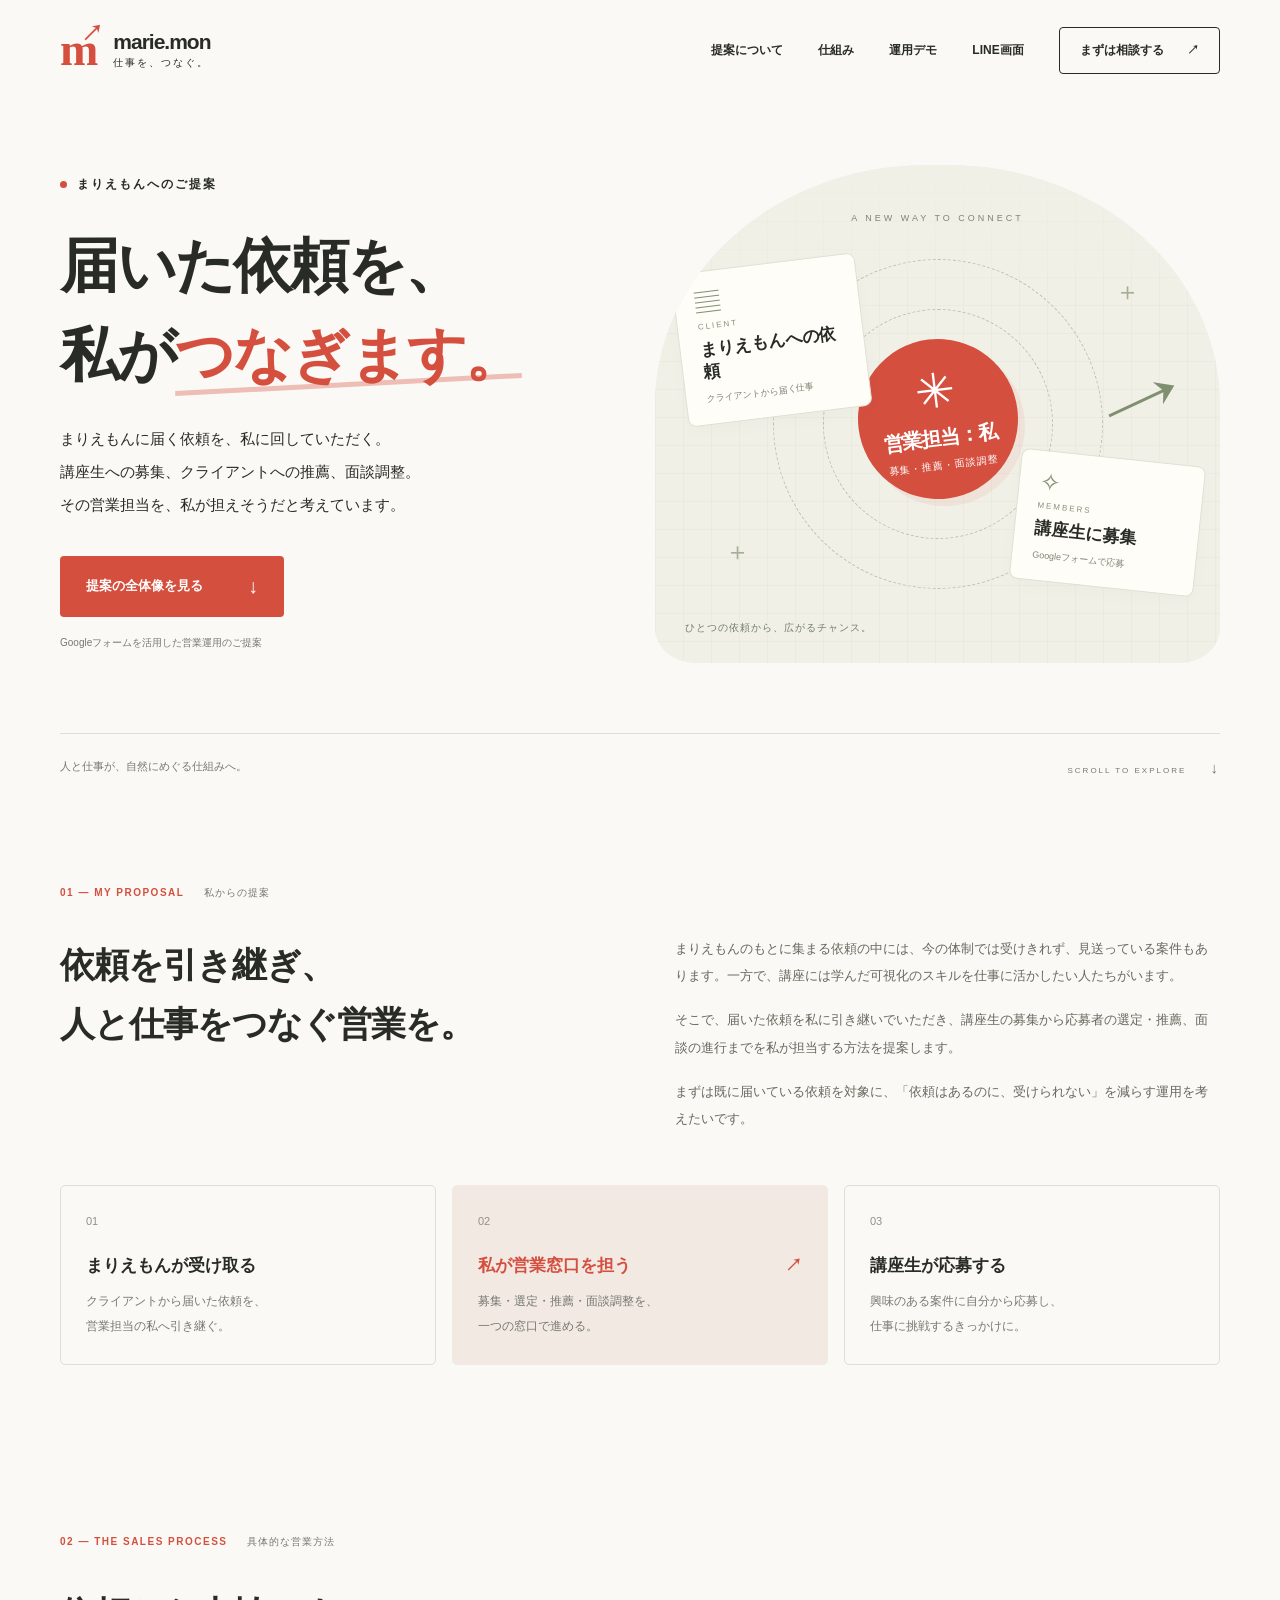
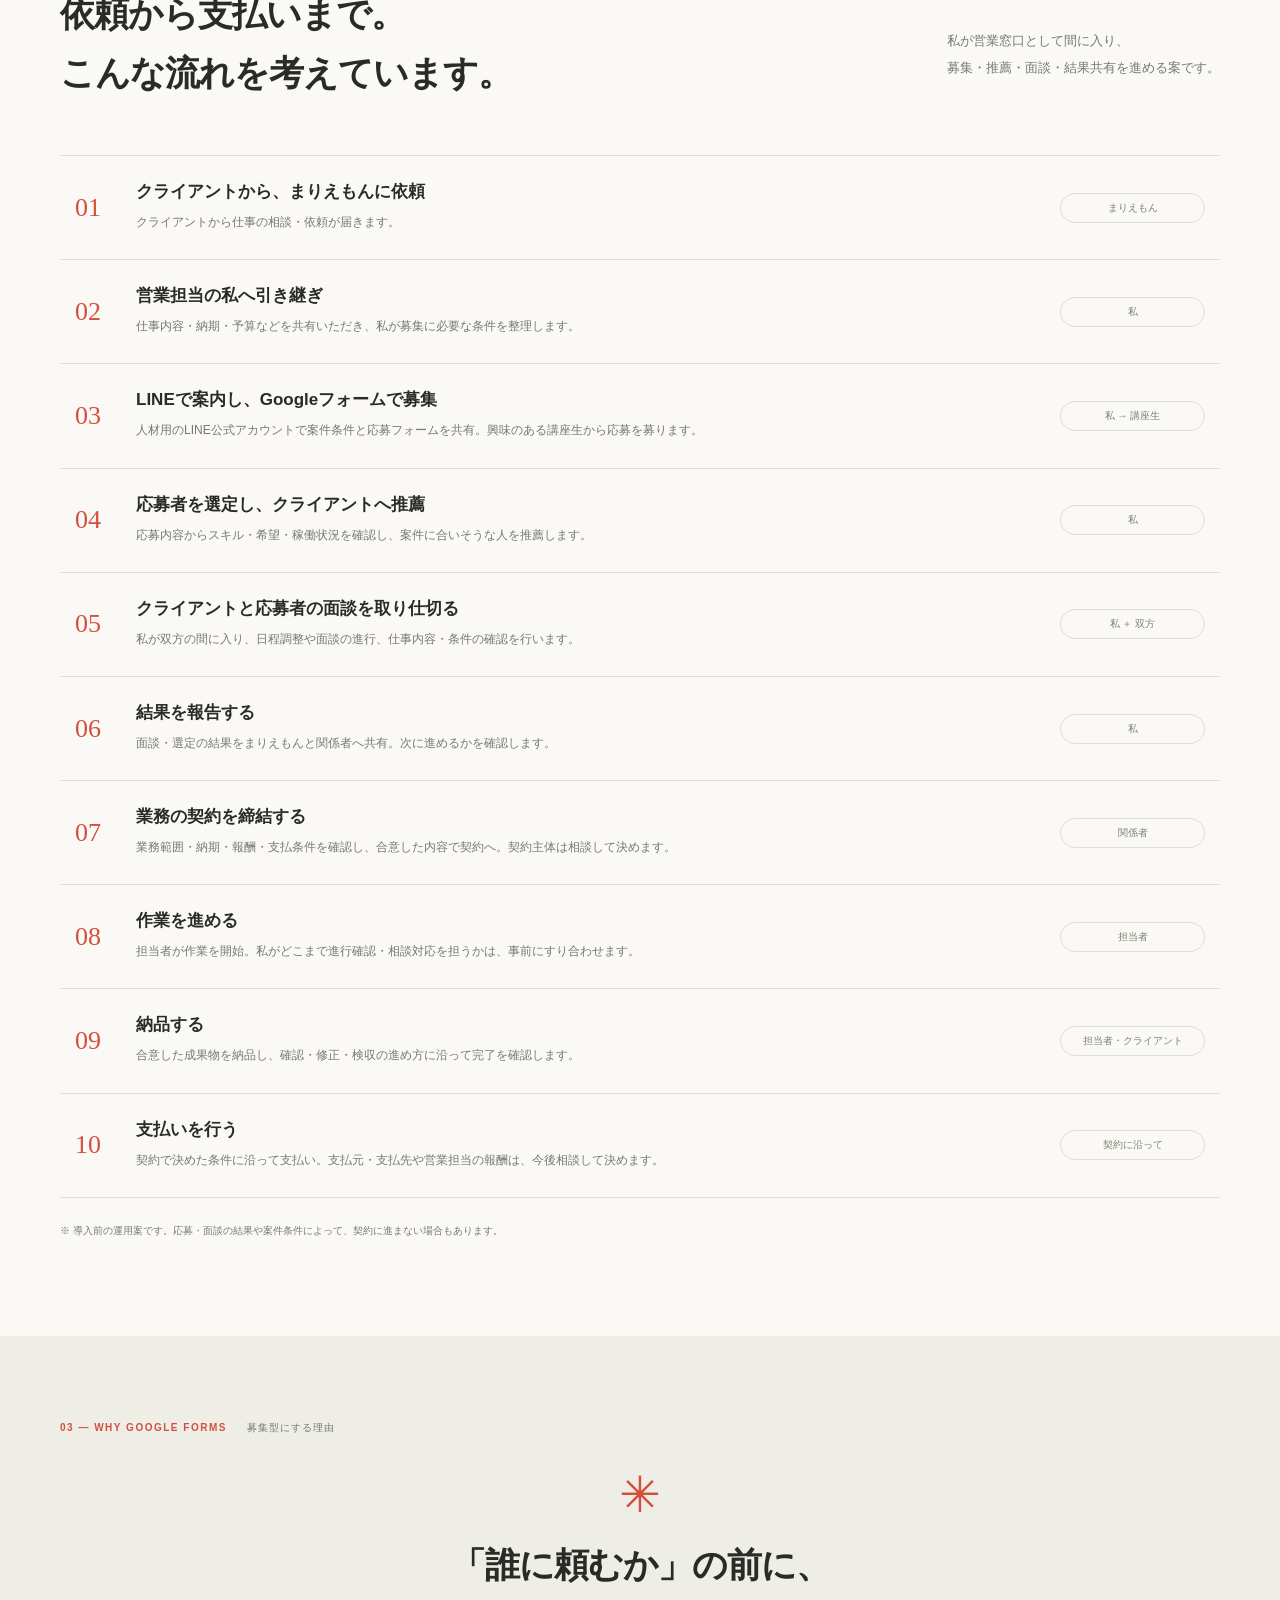
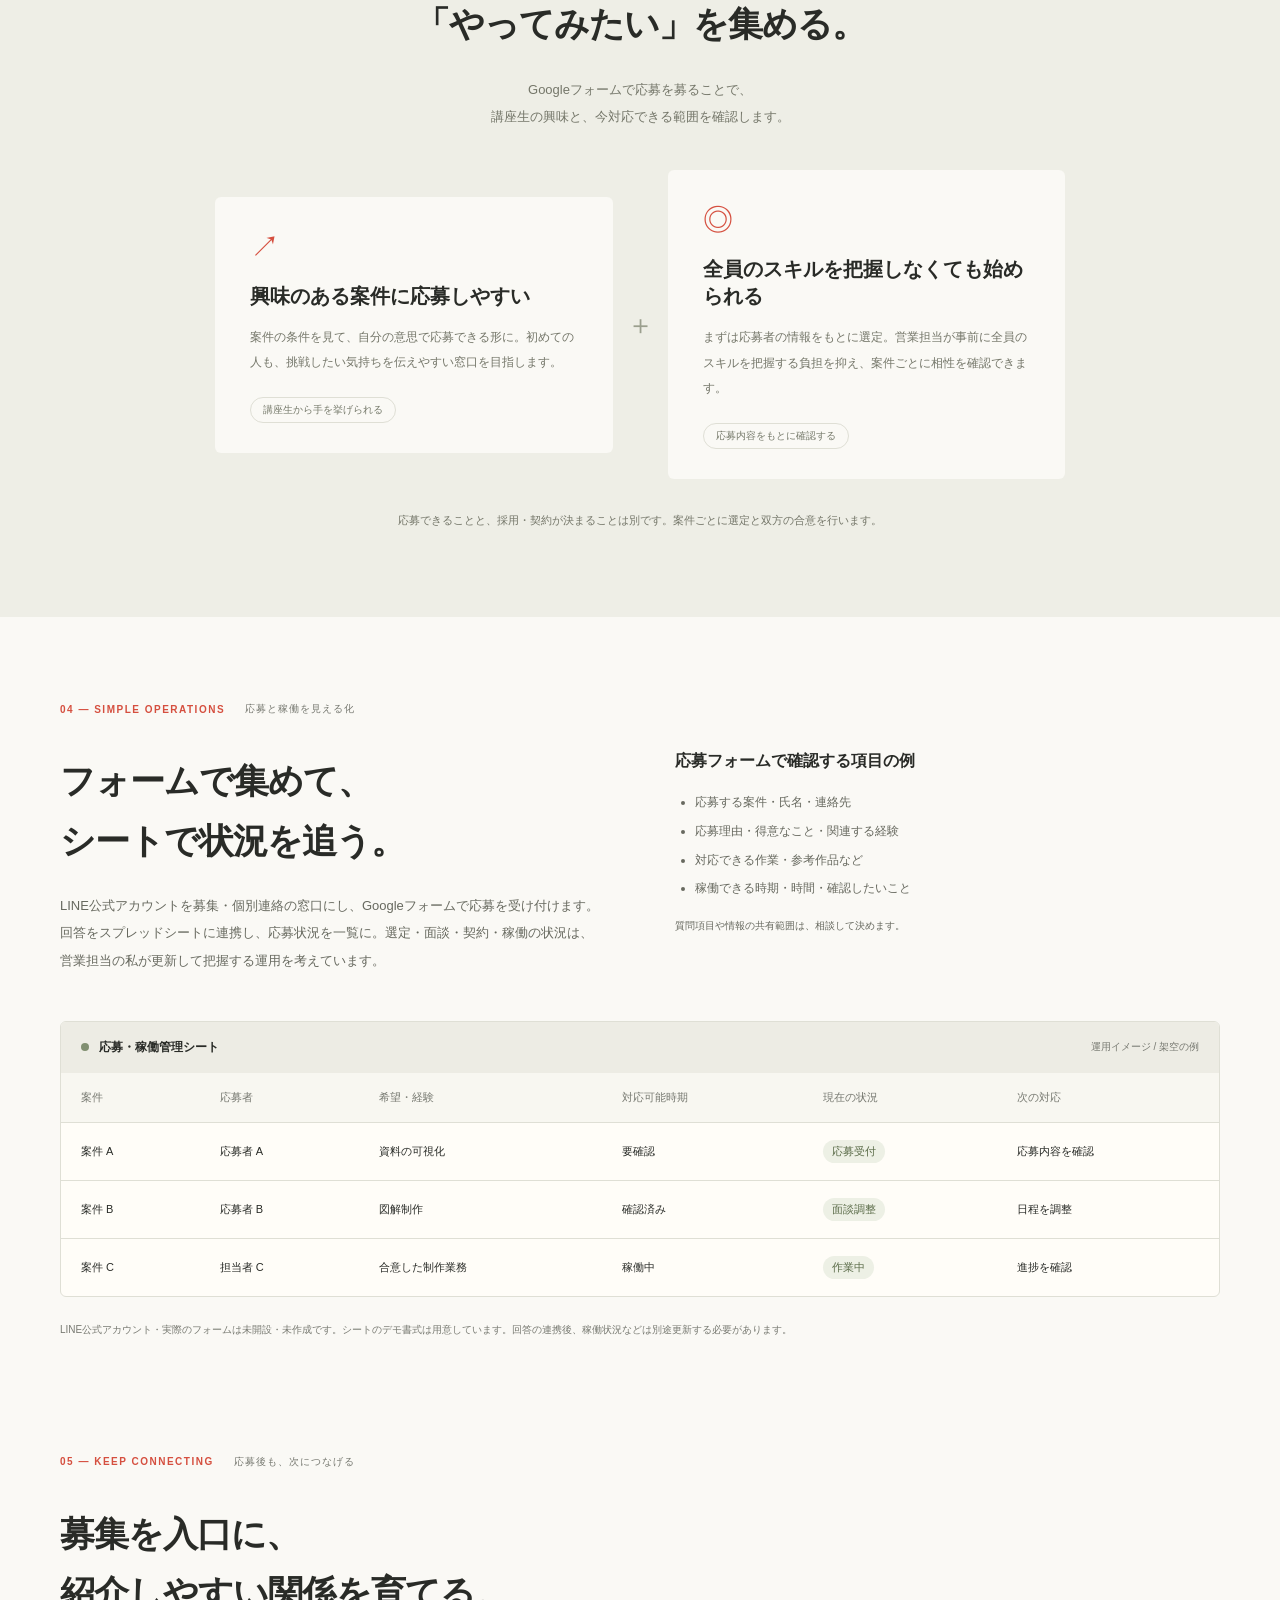
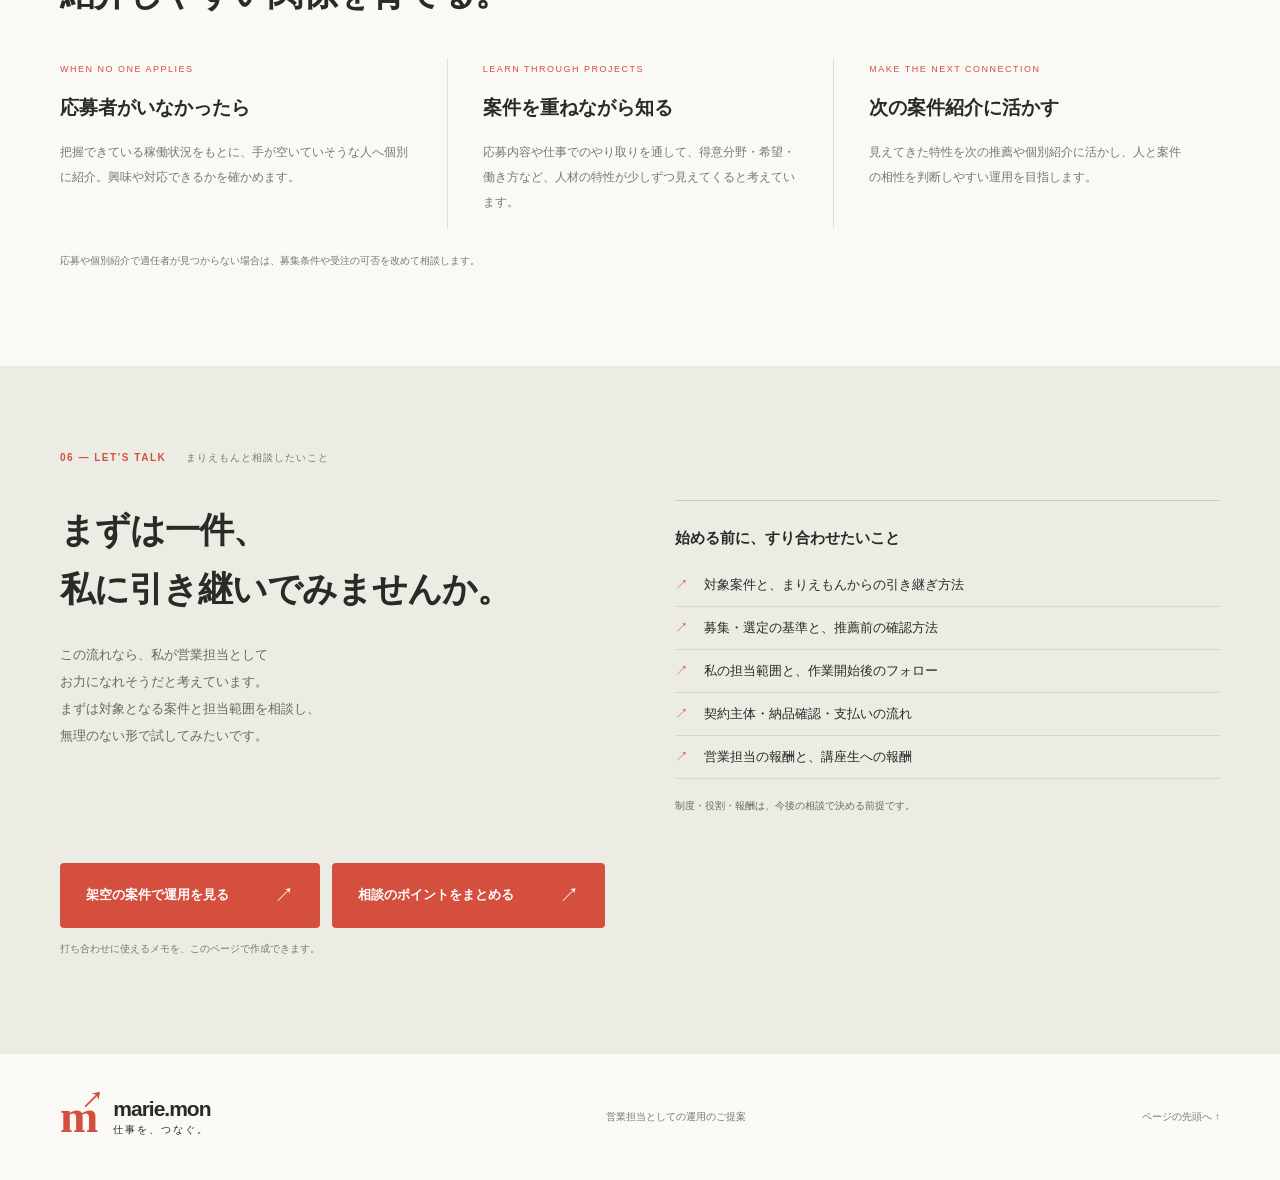
==== commit e812aaca: "Add interactive LINE-style member conversation prototype" ====
--- a/index.html
+++ b/index.html
@@ -2,7 +2,7 @@
 <html lang="ja">
 <head><meta charset="UTF-8"><meta name="viewport" content="width=device-width, initial-scale=1"><meta name="description" content="まりえもんに集まる仕事と、可視化を学ぶ講座生をつなぐ。営業担当として募集・推薦・面談調整を担う、具体的な営業運用のご提案。"><title>仕事を、つなぐ。｜まりえもん 案件マッチングのご提案</title><link rel="stylesheet" href="style.css"></head>
 <body>
-<header class="header"><a class="brand" href="#"><span class="brand-icon">m<span>↗</span></span><span>marie.mon <small>仕事を、つなぐ。</small></span></a><nav aria-label="メインナビゲーション"><a href="#concept">提案について</a><a href="#flow">仕組み</a><a href="demo/index.html">運用デモ</a><a class="nav-cta" href="#discussion">まずは相談する <span>↗</span></a></nav></header>
+<header class="header"><a class="brand" href="#"><span class="brand-icon">m<span>↗</span></span><span>marie.mon <small>仕事を、つなぐ。</small></span></a><nav aria-label="メインナビゲーション"><a href="#concept">提案について</a><a href="#flow">仕組み</a><a href="demo/index.html">運用デモ</a><a href="demo/line.html">LINE画面</a><a class="nav-cta" href="#discussion">まずは相談する <span>↗</span></a></nav></header>
 <main>
 <section class="hero"><div class="hero-copy"><p class="eyebrow"><span></span> まりえもんへのご提案</p><h1>届いた依頼を、<br>私が<span class="accent">つなぎます。</span></h1><p class="hero-lead">まりえもんに届く依頼を、私に回していただく。<br>講座生への募集、クライアントへの推薦、面談調整。<br>その営業担当を、私が担えそうだと考えています。</p><a class="button" href="#concept">提案の全体像を見る <span>↓</span></a><p class="hero-note">Googleフォームを活用した営業運用のご提案</p></div><div class="hero-art" role="img" aria-label="まりえもんから引き継いだ依頼を、営業担当の私が講座生につなぐイメージ"><div class="art-grid"></div><span class="art-label">A NEW WAY TO CONNECT</span><div class="orbit orbit-one"></div><div class="orbit orbit-two"></div><div class="art-node client"><span class="mini-icon">▤</span><small>CLIENT</small><strong>まりえもんへの依頼</strong><span class="node-foot">クライアントから届く仕事</span></div><div class="art-center"><span class="center-flower">✳</span><strong>営業担当：私</strong><span>募集・推薦・面談調整</span></div><div class="art-node student"><span class="mini-icon">✧</span><small>MEMBERS</small><strong>講座生に募集</strong><span class="node-foot">Googleフォームで応募</span></div><span class="art-plus plus-one">＋</span><span class="art-plus plus-two">＋</span><span class="art-caption">ひとつの依頼から、広がるチャンス。</span><span class="art-arrow">↗</span></div><div class="hero-bottom"><span>人と仕事が、自然にめぐる仕組みへ。</span><a href="#concept">SCROLL TO EXPLORE <span>↓</span></a></div></section>
 <section id="concept" class="section concept"><div class="section-label">01 — MY PROPOSAL <span>私からの提案</span></div><div class="split"><h2>依頼を引き継ぎ、<br>人と仕事をつなぐ営業を。</h2><div><p>まりえもんのもとに集まる依頼の中には、今の体制では受けきれず、見送っている案件もあります。一方で、講座には学んだ可視化のスキルを仕事に活かしたい人たちがいます。</p><p>そこで、届いた依頼を私に引き継いでいただき、講座生の募集から応募者の選定・推薦、面談の進行までを私が担当する方法を提案します。</p><p>まずは既に届いている依頼を対象に、「依頼はあるのに、受けられない」を減らす運用を考えたいです。</p></div></div><div class="problem-cards"><article><span class="card-number">01</span><h3>まりえもんが受け取る</h3><p>クライアントから届いた依頼を、<br>営業担当の私へ引き継ぐ。</p></article><article class="highlight"><span class="card-number">02</span><h3>私が営業窓口を担う <span>↗</span></h3><p>募集・選定・推薦・面談調整を、<br>一つの窓口で進める。</p></article><article><span class="card-number">03</span><h3>講座生が応募する</h3><p>興味のある案件に自分から応募し、<br>仕事に挑戦するきっかけに。</p></article></div></section>
